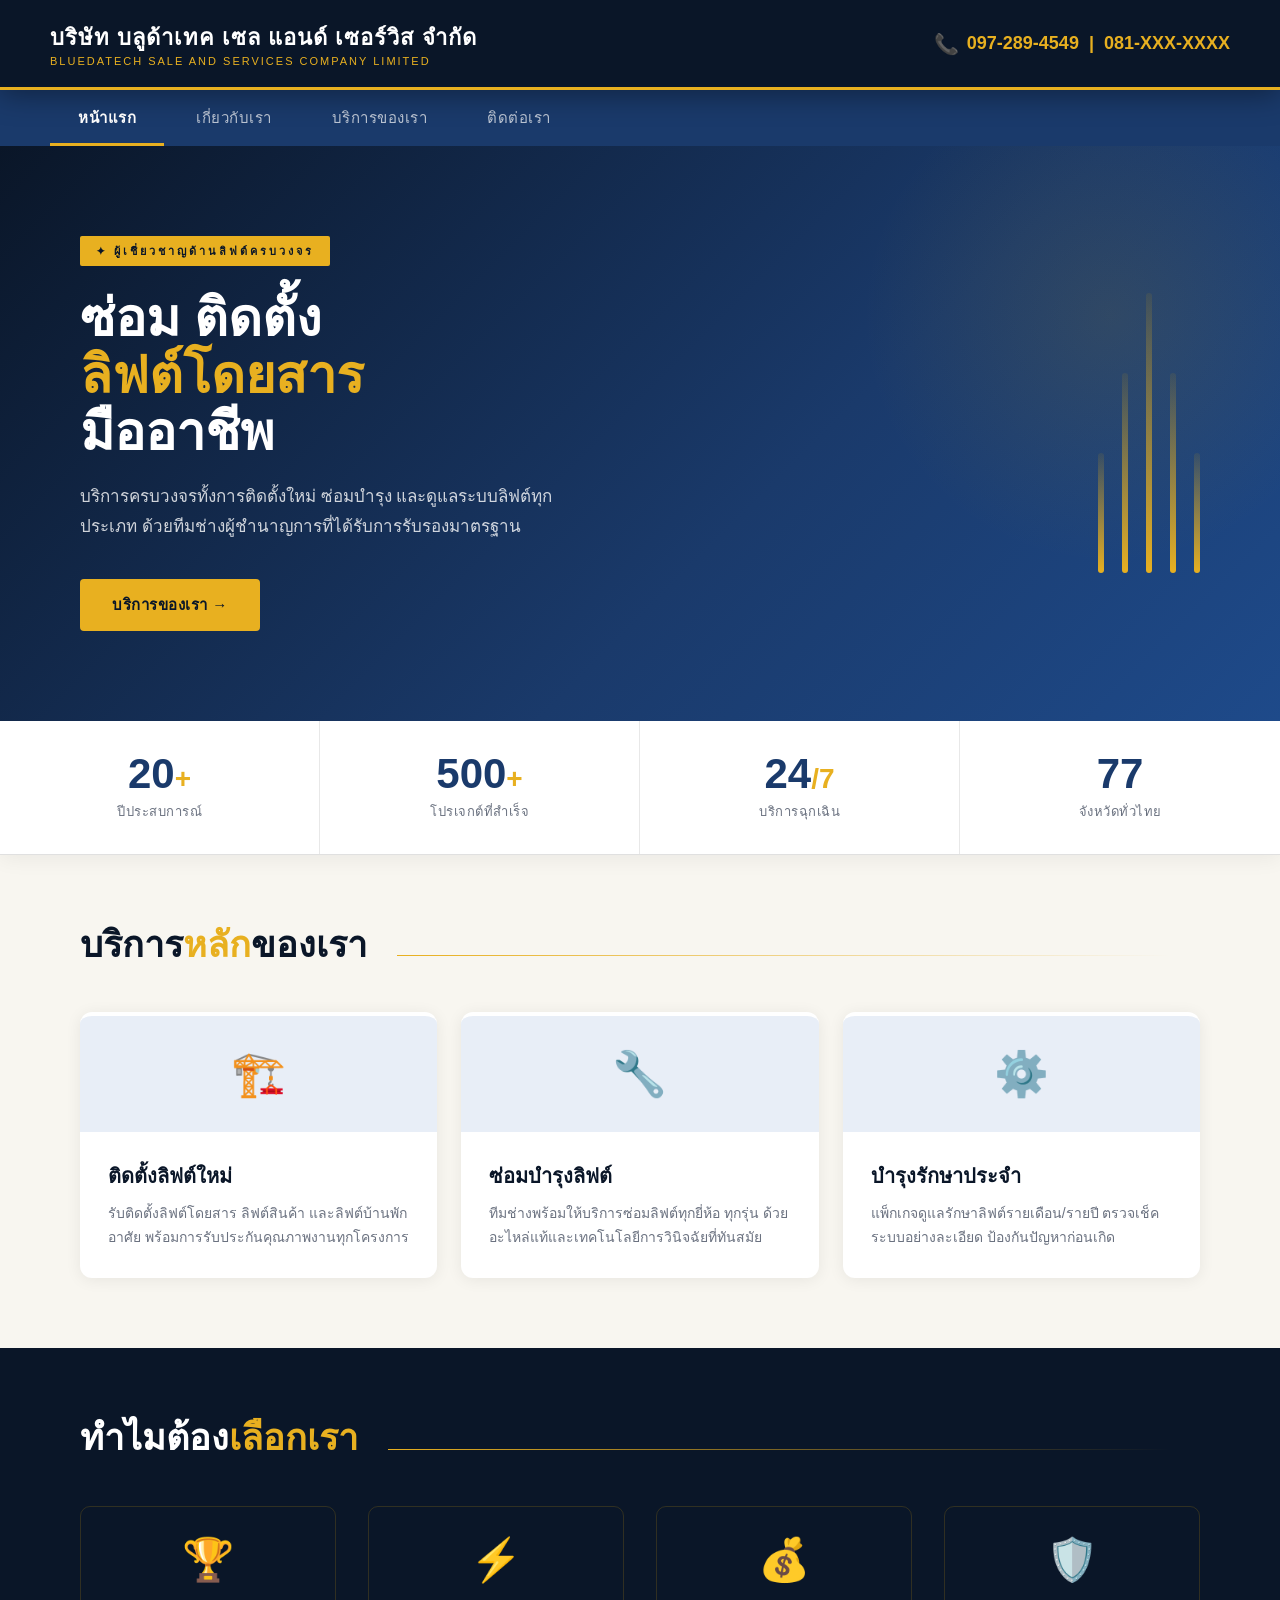
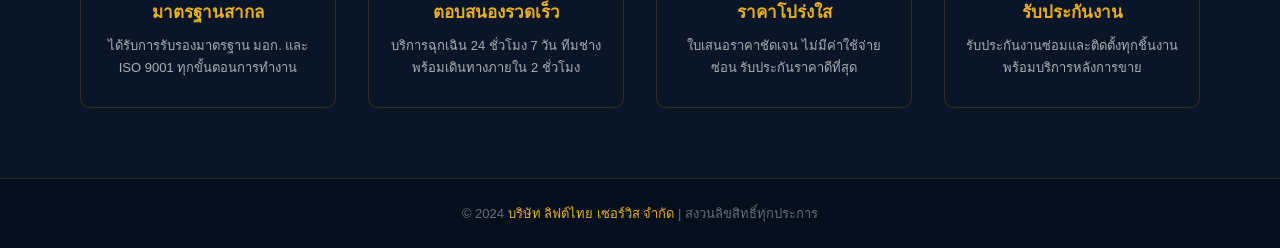
==== index.html @ 202a7eb4 "init" ====
<!DOCTYPE html>
<html>
<head>
    <title>BLUEDATECH</title>
    <meta charset="UTF-8">
    <link rel="preconnect" href="https://fonts.googleapis.com">
    <link rel="preconnect" href="https://fonts.gstatic.com" crossorigin>
    <link rel="icon" href="assets/logo.png">
    <link rel="stylesheet" href="style.css">
</head>

<body>
<!-- HEADER -->
<div class="header">
    <div class="logo-area">
        <div class="logo-text">
            <h1>บริษัท บลูด้าเทค เซล แอนด์ เซอร์วิส จำกัด</h1>
            <p>BLUEDATECH SALE AND SERVICES COMPANY LIMITED</p>
        </div>
    </div>
    <div class="header-contact">
        <span>📞</span> 097-289-4549 &nbsp;|&nbsp; 081-XXX-XXXX
    </div>
</div>
 
<!-- TABS -->
<div class="tabs">
    <button class="tabButton active" onclick="openTab('home', event)">หน้าแรก</button>
    <button class="tabButton" onclick="openTab('about', event)">เกี่ยวกับเรา</button>
    <button class="tabButton" onclick="openTab('services', event)">บริการของเรา</button>
    <button class="tabButton" onclick="openTab('contact', event)">ติดต่อเรา</button>
</div>
 
<!-- ═══════════════ HOME ═══════════════ -->
<div id="home" class="tabContent active">
 
    <div class="hero">
        <div class="hero-content">
            <div class="hero-badge">✦ ผู้เชี่ยวชาญด้านลิฟต์ครบวงจร</div>
            <h2>ซ่อม ติดตั้ง<br><span>ลิฟต์โดยสาร</span><br>มืออาชีพ</h2>
            <p>บริการครบวงจรทั้งการติดตั้งใหม่ ซ่อมบำรุง และดูแลระบบลิฟต์ทุกประเภท ด้วยทีมช่างผู้ชำนาญการที่ได้รับการรับรองมาตรฐาน</p>
            <button class="hero-cta" onclick="openTab('services', {currentTarget: document.querySelectorAll('.tabButton')[3]})">บริการของเรา →</button>
        </div>
        <div class="hero-lines">
            <div class="hero-line"></div>
            <div class="hero-line"></div>
            <div class="hero-line"></div>
            <div class="hero-line"></div>
            <div class="hero-line"></div>
        </div>
    </div>
 
    <div class="stats-bar">
        <div class="stat-item">
            <div class="stat-number">20<span>+</span></div>
            <div class="stat-label">ปีประสบการณ์</div>
        </div>
        <div class="stat-item">
            <div class="stat-number">500<span>+</span></div>
            <div class="stat-label">โปรเจกต์ที่สำเร็จ</div>
        </div>
        <div class="stat-item">
            <div class="stat-number">24<span>/7</span></div>
            <div class="stat-label">บริการฉุกเฉิน</div>
        </div>
        <div class="stat-item">
            <div class="stat-number">77</div>
            <div class="stat-label">จังหวัดทั่วไทย</div>
        </div>
    </div>
 
    <div class="section">
        <div class="section-header">
            <div class="section-title">บริการ<span>หลัก</span>ของเรา</div>
            <div class="section-line"></div>
        </div>
        <div class="cards-grid">
            <div class="card">
                <div class="card-icon">🏗️</div>
                <div class="card-body">
                    <h3>ติดตั้งลิฟต์ใหม่</h3>
                    <p>รับติดตั้งลิฟต์โดยสาร ลิฟต์สินค้า และลิฟต์บ้านพักอาศัย พร้อมการรับประกันคุณภาพงานทุกโครงการ</p>
                </div>
            </div>
            <div class="card">
                <div class="card-icon">🔧</div>
                <div class="card-body">
                    <h3>ซ่อมบำรุงลิฟต์</h3>
                    <p>ทีมช่างพร้อมให้บริการซ่อมลิฟต์ทุกยี่ห้อ ทุกรุ่น ด้วยอะไหล่แท้และเทคโนโลยีการวินิจฉัยที่ทันสมัย</p>
                </div>
            </div>
            <div class="card">
                <div class="card-icon">⚙️</div>
                <div class="card-body">
                    <h3>บำรุงรักษาประจำ</h3>
                    <p>แพ็กเกจดูแลรักษาลิฟต์รายเดือน/รายปี ตรวจเช็คระบบอย่างละเอียด ป้องกันปัญหาก่อนเกิด</p>
                </div>
            </div>
        </div>
    </div>
 
    <div class="why-section">
        <div class="section-header">
            <div class="section-title" style="color:white;">ทำไมต้อง<span style="color:var(--gold);">เลือกเรา</span></div>
            <div class="section-line" style="background: linear-gradient(to right, var(--gold), transparent);"></div>
        </div>
        <div class="why-grid">
            <div class="why-item">
                <div class="why-icon">🏆</div>
                <h3>มาตรฐานสากล</h3>
                <p>ได้รับการรับรองมาตรฐาน มอก. และ ISO 9001 ทุกขั้นตอนการทำงาน</p>
            </div>
            <div class="why-item">
                <div class="why-icon">⚡</div>
                <h3>ตอบสนองรวดเร็ว</h3>
                <p>บริการฉุกเฉิน 24 ชั่วโมง 7 วัน ทีมช่างพร้อมเดินทางภายใน 2 ชั่วโมง</p>
            </div>
            <div class="why-item">
                <div class="why-icon">💰</div>
                <h3>ราคาโปร่งใส</h3>
                <p>ใบเสนอราคาชัดเจน ไม่มีค่าใช้จ่ายซ่อน รับประกันราคาดีที่สุด</p>
            </div>
            <div class="why-item">
                <div class="why-icon">🛡️</div>
                <h3>รับประกันงาน</h3>
                <p>รับประกันงานซ่อมและติดตั้งทุกชิ้นงาน พร้อมบริการหลังการขาย</p>
            </div>
        </div>
    </div>
 
</div>
 
<!-- ═══════════════ ABOUT ═══════════════ -->
<div id="about" class="tabContent">
 
    <div class="about-hero">
        <div class="about-hero-text">
            <h2>ประสบการณ์กว่า<br><span>20 ปี</span><br>ในวงการลิฟต์ไทย</h2>
            <p>บริษัท ลิฟต์ไทย เซอร์วิส จำกัด ก่อตั้งขึ้นด้วยความมุ่งมั่นในการให้บริการด้านลิฟต์ที่ได้มาตรฐานสากลแก่ลูกค้าชาวไทย เราเชื่อมั่นในคุณภาพ ความปลอดภัย และความซื่อสัตย์ต่อลูกค้าทุกราย</p>
        </div>
        <div class="about-visual">
            <div class="big-num">20</div>
            <div class="big-label">ปีแห่งความไว้วางใจ</div>
        </div>
    </div>
 
    <div class="about-section">
        <div class="section-title">วิสัยทัศน์ & <span>พันธกิจ</span></div>
        <div class="about-cols">
            <div class="about-block">
                <h3>🎯 วิสัยทัศน์</h3>
                <p>เป็นผู้นำด้านบริการลิฟต์ที่ได้รับความเชื่อถือสูงสุดในประเทศไทย ด้วยการนำเทคโนโลยีที่ทันสมัยมาผสมผสานกับความเชี่ยวชาญของบุคลากร เพื่อให้ลูกค้าได้รับความปลอดภัยและความสะดวกสบายสูงสุด</p>
            </div>
            <div class="about-block">
                <h3>💡 พันธกิจ</h3>
                <p>มุ่งมั่นให้บริการด้านลิฟต์ครบวงจรด้วยทีมช่างผู้เชี่ยวชาญที่ได้รับการฝึกอบรมตามมาตรฐานสากล ใช้อุปกรณ์และวัสดุคุณภาพสูง พร้อมให้บริการตรงเวลาและโปร่งใสในเรื่องราคา</p>
            </div>
            <div class="about-block">
                <h3>👥 ทีมงานของเรา</h3>
                <p>ทีมวิศวกรและช่างผู้ชำนาญการกว่า 50 คน ทุกคนได้รับการรับรองจากกรมสวัสดิการและคุ้มครองแรงงาน และผ่านการฝึกอบรมจากผู้ผลิตลิฟต์ชั้นนำของโลก อาทิ OTIS, Schindler, KONE และ Mitsubishi</p>
            </div>
            <div class="about-block">
                <h3>📜 การรับรอง</h3>
                <p>ได้รับใบอนุญาตประกอบกิจการโรงงาน ใบรับรอง ISO 9001:2015 มาตรฐาน มอก. 370 และเป็นสมาชิกสมาคมผู้ประกอบการลิฟต์และบันไดเลื่อนไทย (TELA)</p>
            </div>
        </div>
    </div>
 
    <div class="timeline">
        <div class="section-title">ประวัติ<span>บริษัท</span></div>
        <div class="timeline-items">
            <div class="tl-item">
                <div class="tl-year">2004</div>
                <div class="tl-dot"></div>
                <div class="tl-content">
                    <h4>ก่อตั้งบริษัท</h4>
                    <p>เริ่มกิจการด้วยทีมช่าง 5 คน รับงานซ่อมบำรุงลิฟต์ในกรุงเทพฯ</p>
                </div>
            </div>
            <div class="tl-item">
                <div class="tl-year">2008</div>
                <div class="tl-dot"></div>
                <div class="tl-content">
                    <h4>ขยายธุรกิจ</h4>
                    <p>เปิดตัวบริการติดตั้งลิฟต์ใหม่ และขยายทีมงานเป็น 20 คน</p>
                </div>
            </div>
            <div class="tl-item">
                <div class="tl-year">2013</div>
                <div class="tl-dot"></div>
                <div class="tl-content">
                    <h4>รับรอง ISO 9001</h4>
                    <p>ได้รับการรับรองมาตรฐานสากล ISO 9001:2008 เป็นครั้งแรก</p>
                </div>
            </div>
            <div class="tl-item">
                <div class="tl-year">2018</div>
                <div class="tl-dot"></div>
                <div class="tl-content">
                    <h4>ขยายทั่วประเทศ</h4>
                    <p>เปิดสำนักงานสาขาในจังหวัดเชียงใหม่ ชลบุรี และนครราชสีมา</p>
                </div>
            </div>
            <div class="tl-item">
                <div class="tl-year">2024</div>
                <div class="tl-dot"></div>
                <div class="tl-content">
                    <h4>ก้าวสู่ปีที่ 20</h4>
                    <p>ให้บริการแล้วกว่า 500 โครงการ ด้วยทีมงานกว่า 50 คนทั่วประเทศ</p>
                </div>
            </div>
        </div>
    </div>
 
</div>
 
<!-- ═══════════════ SERVICES ═══════════════ -->
<div id="services" class="tabContent">
 
    <div class="services-hero">
        <h2>บริการของเรา</h2>
        <p>ให้บริการด้านลิฟต์ครบวงจร ตั้งแต่การออกแบบ ติดตั้ง ซ่อมบำรุง จนถึงการดูแลระยะยาว</p>
    </div>
 
    <div class="services-section">
 
        <div class="service-row">
            <div class="service-icon-box">🏗️</div>
            <div class="service-info">
                <h3>จำหน่ายเเละติดตั้งลิฟต์โดยสาร</h3>
                <p>รับติดตั้งลิฟต์โดยสารสำหรับอาคารสำนักงาน คอนโดมิเนียม โรงแรม และห้างสรรพสินค้า ทุกขนาดและทุกรุ่น ตั้งแต่ 2 ชั้นขึ้นไป จำหน่ายลิฟต์โดยสาร ระบบราง เลื่อน ทุกชนิด
พร้อมติดตั้งครบวงจร พร้อมบำรุงรักษาระบบและความปลอดภัยฟรี 3 ปี</p>
                <div class="feature-tags">
                    <span class="tag">ลิฟต์ OTIS</span>
                    <span class="tag">ลิฟต์ Schindler</span>
                    <span class="tag">ลิฟต์ KONE</span>
                    <span class="tag">ลิฟต์ Mitsubishi</span>
                    <span class="tag">ออกแบบพิเศษ</span>
                </div>
            </div>
        </div>
 
        <div class="service-row reverse">
            <div class="service-icon-box">🔧</div>
            <div class="service-info">
                <h3>ซ่อมบำรุงลิฟต์ทุกยี่ห้อ</h3>
                <p>บริการซ่อมลิฟต์ที่ขัดข้องทุกประเภทโดยทีมช่างผู้เชี่ยวชาญที่มีประสบการณ์พร้อมจัดหา - เปลี่ยนอะไหล่ของอุปกรณ์</p>
                <div class="feature-tags">
                    <span class="tag">ฉุกเฉิน 24 ชม.</span>
                    <span class="tag">อะไหล่แท้</span>
                    <span class="tag">รับประกันงาน</span>
                    <span class="tag">ทุกยี่ห้อ</span>
                </div>
            </div>
        </div>
 
        <div class="service-row">
            <div class="service-icon-box">⚙️</div>
            <div class="service-info">
                <h3>บำรุงรักษาประจำ (Maintenance Service)</h3>
                <p>แพ็กเกจดูแลรักษาลิฟต์รายปี ครอบคลุมการตรวจสอบระบบไฟฟ้า เครื่องกล ความปลอดภัย และทำความสะอาดห้องโดยสาร พร้อมรายงานผลการตรวจสอบทุกครั้ง</p>
                <div class="feature-tags">
                    <span class="tag">ตรวจเดือนละครั้ง</span>
                    <span class="tag">รายงานผล</span>
                    <span class="tag">ป้องกันปัญหา</span>
                    <span class="tag">ราคาพิเศษ</span>
                </div>
            </div>
        </div>
 
        <div class="service-row reverse">
            <div class="service-icon-box">🛗</div>
            <div class="service-info">
                <h3>บันไดเลื่อนและรางเลื่อน</h3>
                <p>รับติดตั้งและซ่อมบำรุงบันไดเลื่อน (Escalator) และทางเดินเลื่อน (Moving Walkway) สำหรับห้างสรรพสินค้า สนามบิน และอาคารสาธารณะ ทุกประเภทและทุกขนาด</p>
                <div class="feature-tags">
                    <span class="tag">Escalator</span>
                    <span class="tag">Moving Walk</span>
                    <span class="tag">ห้างสรรพสินค้า</span>
                    <span class="tag">สนามบิน</span>
                </div>
            </div>
        </div>
 
    </div>
 
    <div class="price-section">
        <div class="section-title">แพ็กเกจ<span>ดูแลรักษา</span></div>
        <div class="price-cards">
            <div class="price-card">
                <h3>แพ็กเกจ Basic</h3>
                <div class="price"><sup>฿</sup>2,900</div>
                <p style="font-size:12px;color:#999;">ต่อเดือน / ต่อลิฟต์</p>
                <ul>
                    <li>ตรวจสอบระบบเดือนละ 1 ครั้ง</li>
                    <li>ทำความสะอาดห้องโดยสาร</li>
                    <li>ตรวจระบบความปลอดภัย</li>
                    <li>รายงานผลการตรวจสอบ</li>
                    <li>บริการโทรปรึกษาฟรี</li>
                </ul>
                <button class="btn-primary" onclick="openTab('contact', {currentTarget: document.querySelectorAll('.tabButton')[3]})">สอบถามเพิ่มเติม</button>
            </div>
            <div class="price-card featured">
                <div class="featured-badge">⭐ แนะนำ</div>
                <h3>แพ็กเกจ Pro</h3>
                <div class="price"><sup>฿</sup>4,900</div>
                <p style="font-size:12px;color:#999;">ต่อเดือน / ต่อลิฟต์</p>
                <ul>
                    <li>ตรวจสอบระบบเดือนละ 2 ครั้ง</li>
                    <li>ทำความสะอาดทุกส่วน</li>
                    <li>ตรวจระบบไฟฟ้าและเครื่องกล</li>
                    <li>เปลี่ยนน้ำมันหล่อลื่น</li>
                    <li>บริการฉุกเฉินภายใน 4 ชม.</li>
                    <li>รายงานผลละเอียด</li>
                </ul>
                <button class="btn-primary" onclick="openTab('contact', {currentTarget: document.querySelectorAll('.tabButton')[3]})">สอบถามเพิ่มเติม</button>
            </div>
            <div class="price-card">
                <h3>แพ็กเกจ Premium</h3>
                <div class="price"><sup>฿</sup>7,900</div>
                <p style="font-size:12px;color:#999;">ต่อเดือน / ต่อลิฟต์</p>
                <ul>
                    <li>ตรวจสอบระบบทุกสัปดาห์</li>
                    <li>ดูแลครบทุกระบบ</li>
                    <li>ค่าแรงซ่อมฟรีตลอดสัญญา</li>
                    <li>บริการฉุกเฉินภายใน 2 ชม.</li>
                    <li>ผู้จัดการงานบัญชีเฉพาะ</li>
                    <li>ประกันอุบัติเหตุ</li>
                </ul>
                <button class="btn-primary" onclick="openTab('contact', {currentTarget: document.querySelectorAll('.tabButton')[3]})">สอบถามเพิ่มเติม</button>
            </div>
        </div>
    </div>
 
</div>
 
<!-- ═══════════════ CONTACT ═══════════════ -->
<div id="contact" class="tabContent">
 
    <div class="contact-layout">
        <div class="contact-info">
            <h2>ติดต่อ<span>เรา</span></h2>
            <p>พร้อมให้บริการและตอบคำถามทุกข้อสงสัยเกี่ยวกับลิฟต์ของท่าน</p>
 
            <div class="contact-item">
                <div class="contact-icon">📍</div>
                <div>
                    <h4>ที่อยู่</h4>
                    <p>123/45 ถนนสุขุมวิท แขวงคลองเตย<br>เขตคลองเตย กรุงเทพฯ 10110</p>
                </div>
            </div>
 
            <div class="contact-item">
                <div class="contact-icon">📞</div>
                <div>
                    <h4>โทรศัพท์</h4>
                    <p>02-XXX-XXXX (สำนักงาน)<br>091-289-4549 (ฉุกเฉิน 24 ชม.)</p>
                </div>
            </div>
 
            <div class="contact-item">
                <div class="contact-icon">✉️</div>
                <div>
                    <h4>อีเมล</h4>
                    <p>info@liftthai.co.th<br>service@liftthai.co.th</p>
                </div>
            </div>
 
            <div class="contact-item">
                <div class="contact-icon">💬</div>
                <div>
                    <h4>LINE Official</h4>
                    <p>@liftthai_service</p>
                </div>
            </div>
 
            <div class="hours-grid">
                <div class="hour-item">
                    <strong>จันทร์ – ศุกร์</strong>
                    08:00 – 18:00 น.
                </div>
                <div class="hour-item">
                    <strong>เสาร์</strong>
                    08:00 – 16:00 น.
                </div>
                <div class="hour-item">
                    <strong>อาทิตย์</strong>
                    ปิดทำการ
                </div>
                <div class="hour-item">
                    <strong>ฉุกเฉิน</strong>
                    24 ชม. ทุกวัน
                </div>
            </div>
        </div>

    </div>
 
</div>
 
<!-- FOOTER -->
<div class="footer">
    © 2024 <span>บริษัท ลิฟต์ไทย เซอร์วิส จำกัด</span> | สงวนลิขสิทธิ์ทุกประการ
</div>
<script src="script.js"></script>
</body>
</html>
---- style.css ----
:root {
    --navy: #0a1628;
    --blue: #1a3a6b;
    --accent: #c8960a;
    --gold: #e8b020;
    --light: #f8f6f0;
    --white: #ffffff;
    --gray: #6b7280;
    --light-blue: #e8eef7;
}

* { margin: 0; padding: 0; box-sizing: border-box; }

body {
    font-family: 'Sarabun', sans-serif;
    background: var(--light);
    color: var(--navy);
    overflow-x: hidden;
}

/* ─── HEADER ─── */
.header {
    background: var(--navy);
    display: flex;
    align-items: center;
    justify-content: space-between;
    padding: 0 50px;
    height: 90px;
    position: sticky;
    top: 0;
    z-index: 100;
    border-bottom: 3px solid var(--gold);
    box-shadow: 0 4px 30px rgba(0,0,0,0.4);
}

.logo-area {
    display: flex;
    align-items: center;
    gap: 16px;
}


.logo-text h1 {
    font-family: 'Kanit', sans-serif;
    font-size: 22px;
    font-weight: 600;
    color: var(--white);
    letter-spacing: 1px;
}

.logo-text p {
    font-size: 11px;
    color: var(--gold);
    font-weight: 300;
    letter-spacing: 2px;
    text-transform: uppercase;
}

.header-contact {
    display: flex;
    align-items: center;
    gap: 8px;
    color: var(--gold);
    font-family: 'Kanit', sans-serif;
    font-size: 18px;
    font-weight: 600;
}

.header-contact span { font-size: 20px; }

/* ─── TABS ─── */
.tabs {
    background: var(--blue);
    display: flex;
    padding: 0 50px;
    gap: 4px;
}

.tabButton {
    padding: 16px 28px;
    border: none;
    background: transparent;
    color: rgba(255,255,255,0.7);
    cursor: pointer;
    font-size: 15px;
    font-family: 'Kanit', sans-serif;
    font-weight: 300;
    letter-spacing: 0.5px;
    position: relative;
    transition: color 0.3s;
}

.tabButton::after {
    content: '';
    position: absolute;
    bottom: 0; left: 50%; right: 50%;
    height: 3px;
    background: var(--gold);
    transition: left 0.3s, right 0.3s;
}

.tabButton:hover { color: var(--white); }

.tabButton.active {
    color: var(--white);
    font-weight: 600;
}

.tabButton.active::after { left: 0; right: 0; }

/* ─── CONTENT AREA ─── */
.tabContent { display: none; }
.tabContent.active { display: block; animation: fadeIn 0.4s ease; }

@keyframes fadeIn {
    from { opacity: 0; transform: translateY(12px); }
    to { opacity: 1; transform: translateY(0); }
}

/* ─── HOME ─── */
.hero {
    background: linear-gradient(135deg, var(--navy) 0%, var(--blue) 60%, #1e4a8a 100%);
    color: white;
    padding: 90px 80px;
    position: relative;
    overflow: hidden;
    min-height: 480px;
    display: flex;
    align-items: center;
}

.hero::before {
    content: '';
    position: absolute;
    top: -80px; right: -80px;
    width: 500px; height: 500px;
    border-radius: 50%;
    background: radial-gradient(circle, rgba(200,150,10,0.12), transparent 70%);
}

.hero-lines {
    position: absolute;
    right: 80px; top: 50%;
    transform: translateY(-50%);
    display: flex;
    gap: 18px;
    align-items: flex-end;
}

.hero-line {
    width: 6px;
    border-radius: 3px;
    background: linear-gradient(to top, var(--gold), rgba(200,150,10,0.1));
    animation: elevate 2.5s ease-in-out infinite alternate;
}

.hero-line:nth-child(1) { height: 120px; animation-delay: 0s; }
.hero-line:nth-child(2) { height: 200px; animation-delay: 0.3s; }
.hero-line:nth-child(3) { height: 280px; animation-delay: 0.6s; }
.hero-line:nth-child(4) { height: 200px; animation-delay: 0.9s; }
.hero-line:nth-child(5) { height: 120px; animation-delay: 1.2s; }

@keyframes elevate {
    from { transform: scaleY(0.6); transform-origin: bottom; }
    to   { transform: scaleY(1);   transform-origin: bottom; }
}

.hero-content { max-width: 600px; }

.hero-badge {
    display: inline-block;
    background: var(--gold);
    color: var(--navy);
    font-family: 'Kanit', sans-serif;
    font-size: 11px;
    font-weight: 700;
    letter-spacing: 3px;
    padding: 6px 16px;
    border-radius: 2px;
    margin-bottom: 24px;
    text-transform: uppercase;
}

.hero h2 {
    font-family: 'Kanit', sans-serif;
    font-size: 52px;
    font-weight: 700;
    line-height: 1.1;
    margin-bottom: 20px;
}

.hero h2 span { color: var(--gold); }

.hero p {
    font-size: 17px;
    line-height: 1.8;
    color: rgba(255,255,255,0.8);
    margin-bottom: 36px;
    max-width: 480px;
}

.hero-cta {
    display: inline-flex;
    align-items: center;
    gap: 10px;
    background: var(--gold);
    color: var(--navy);
    padding: 14px 32px;
    font-family: 'Kanit', sans-serif;
    font-weight: 700;
    font-size: 15px;
    border-radius: 4px;
    cursor: pointer;
    border: none;
    transition: background 0.2s, transform 0.2s;
    letter-spacing: 0.5px;
}

.hero-cta:hover { background: #f0c030; transform: translateY(-2px); }

/* Stats bar */
.stats-bar {
    background: var(--white);
    display: grid;
    grid-template-columns: repeat(4, 1fr);
    border-bottom: 1px solid #e0e0e0;
    box-shadow: 0 4px 20px rgba(0,0,0,0.06);
}

.stat-item {
    padding: 32px;
    text-align: center;
    border-right: 1px solid #e8e8e8;
}

.stat-item:last-child { border-right: none; }

.stat-number {
    font-family: 'Kanit', sans-serif;
    font-size: 42px;
    font-weight: 700;
    color: var(--blue);
    line-height: 1;
}

.stat-number span { color: var(--gold); font-size: 28px; }

.stat-label {
    font-size: 13px;
    color: var(--gray);
    margin-top: 6px;
    letter-spacing: 0.5px;
}

/* Services preview */
.section {
    padding: 70px 80px;
}

.section-header {
    display: flex;
    align-items: flex-end;
    justify-content: space-between;
    margin-bottom: 48px;
}

.section-title {
    font-family: 'Kanit', sans-serif;
    font-size: 36px;
    font-weight: 700;
    color: var(--navy);
    line-height: 1.1;
}

.section-title span { color: var(--gold); }

.section-line {
    flex: 1;
    height: 1px;
    background: linear-gradient(to right, var(--gold), transparent);
    margin: 0 30px 8px;
}

.cards-grid {
    display: grid;
    grid-template-columns: repeat(3, 1fr);
    gap: 24px;
}

.card {
    background: white;
    border-radius: 12px;
    overflow: hidden;
    box-shadow: 0 2px 16px rgba(0,0,0,0.07);
    transition: transform 0.3s, box-shadow 0.3s;
    border-top: 4px solid transparent;
}

.card:hover {
    transform: translateY(-6px);
    box-shadow: 0 12px 40px rgba(0,0,0,0.12);
    border-top-color: var(--gold);
}

.card-icon {
    background: var(--light-blue);
    padding: 32px;
    font-size: 44px;
    text-align: center;
}

.card-body { padding: 28px; }

.card-body h3 {
    font-family: 'Kanit', sans-serif;
    font-size: 20px;
    font-weight: 600;
    margin-bottom: 10px;
    color: var(--navy);
}

.card-body p {
    font-size: 14px;
    line-height: 1.7;
    color: var(--gray);
}

/* Why us */
.why-section {
    background: var(--navy);
    padding: 70px 80px;
    color: white;
}

.why-grid {
    display: grid;
    grid-template-columns: repeat(4, 1fr);
    gap: 32px;
    margin-top: 48px;
}

.why-item {
    text-align: center;
    padding: 28px 20px;
    border: 1px solid rgba(200,150,10,0.2);
    border-radius: 10px;
    transition: border-color 0.3s, background 0.3s;
}

.why-item:hover {
    border-color: var(--gold);
    background: rgba(200,150,10,0.05);
}

.why-icon { font-size: 42px; margin-bottom: 14px; }

.why-item h3 {
    font-family: 'Kanit', sans-serif;
    font-size: 17px;
    margin-bottom: 10px;
    color: var(--gold);
}

.why-item p { font-size: 13px; color: rgba(255,255,255,0.65); line-height: 1.7; }

/* ─── ABOUT ─── */
.about-hero {
    background: linear-gradient(to right, var(--navy), var(--blue));
    color: white;
    padding: 60px 80px;
    display: flex;
    gap: 60px;
    align-items: center;
}

.about-hero-text { flex: 1; }

.about-hero-text h2 {
    font-family: 'Kanit', sans-serif;
    font-size: 42px;
    font-weight: 700;
    line-height: 1.2;
    margin-bottom: 20px;
}

.about-hero-text h2 span { color: var(--gold); }

.about-hero-text p {
    font-size: 16px;
    line-height: 1.9;
    color: rgba(255,255,255,0.8);
}

.about-visual {
    width: 280px;
    height: 280px;
    flex-shrink: 0;
    background: rgba(255,255,255,0.05);
    border: 2px solid rgba(200,150,10,0.4);
    border-radius: 16px;
    display: flex;
    flex-direction: column;
    align-items: center;
    justify-content: center;
    gap: 8px;
}

.about-visual .big-num {
    font-family: 'Kanit', sans-serif;
    font-size: 80px;
    font-weight: 700;
    color: var(--gold);
    line-height: 1;
}

.about-visual .big-label {
    font-size: 14px;
    color: rgba(255,255,255,0.7);
    letter-spacing: 2px;
    text-transform: uppercase;
}

.about-section { padding: 60px 80px; background: white; }

.about-cols {
    display: grid;
    grid-template-columns: 1fr 1fr;
    gap: 60px;
    margin-top: 40px;
}

.about-block h3 {
    font-family: 'Kanit', sans-serif;
    font-size: 22px;
    font-weight: 600;
    color: var(--blue);
    margin-bottom: 16px;
    padding-bottom: 12px;
    border-bottom: 2px solid var(--gold);
}

.about-block p {
    font-size: 15px;
    line-height: 1.9;
    color: #444;
}

.timeline {
    padding: 60px 80px;
    background: var(--light);
}

.timeline-items {
    display: flex;
    flex-direction: column;
    gap: 0;
    margin-top: 40px;
    position: relative;
}

.timeline-items::before {
    content: '';
    position: absolute;
    left: 80px; top: 0; bottom: 0;
    width: 2px;
    background: linear-gradient(to bottom, var(--gold), transparent);
}

.tl-item {
    display: flex;
    gap: 40px;
    align-items: flex-start;
    padding: 20px 0;
}

.tl-year {
    width: 100px;
    text-align: right;
    font-family: 'Kanit', sans-serif;
    font-size: 20px;
    font-weight: 700;
    color: var(--gold);
    flex-shrink: 0;
    padding-top: 4px;
}

.tl-dot {
    width: 14px; height: 14px;
    border-radius: 50%;
    background: var(--gold);
    border: 3px solid white;
    box-shadow: 0 0 0 2px var(--gold);
    flex-shrink: 0;
    margin-top: 5px;
}

.tl-content h4 {
    font-family: 'Kanit', sans-serif;
    font-size: 17px;
    font-weight: 600;
    margin-bottom: 6px;
    color: var(--navy);
}

.tl-content p { font-size: 14px; color: var(--gray); line-height: 1.6; }

/* ─── SERVICES ─── */
.services-hero {
    background: linear-gradient(135deg, var(--navy), var(--blue));
    padding: 60px 80px;
    color: white;
    text-align: center;
}

.services-hero h2 {
    font-family: 'Kanit', sans-serif;
    font-size: 44px;
    font-weight: 700;
    color: var(--gold);
}

.services-hero p {
    font-size: 16px;
    color: rgba(255,255,255,0.75);
    max-width: 600px;
    margin: 16px auto 0;
    line-height: 1.8;
}

.services-section { padding: 60px 80px; background: white; }

.service-row {
    display: flex;
    gap: 50px;
    align-items: center;
    padding: 50px 0;
    border-bottom: 1px solid #eee;
}

.service-row:last-child { border-bottom: none; }
.service-row.reverse { flex-direction: row-reverse; }

.service-icon-box {
    width: 180px;
    height: 180px;
    flex-shrink: 0;
    background: var(--light-blue);
    border-radius: 16px;
    display: flex;
    align-items: center;
    justify-content: center;
    font-size: 72px;
    border: 2px solid rgba(26,58,107,0.1);
}

.service-info h3 {
    font-family: 'Kanit', sans-serif;
    font-size: 26px;
    font-weight: 700;
    color: var(--navy);
    margin-bottom: 14px;
}

.service-info p {
    font-size: 15px;
    line-height: 1.9;
    color: #555;
    margin-bottom: 20px;
}

.feature-tags {
    display: flex;
    flex-wrap: wrap;
    gap: 8px;
}

.tag {
    background: var(--light-blue);
    color: var(--blue);
    padding: 5px 14px;
    border-radius: 20px;
    font-size: 12px;
    font-weight: 600;
    font-family: 'Kanit', sans-serif;
}

.price-section {
    background: var(--light);
    padding: 60px 80px;
}

.price-cards {
    display: grid;
    grid-template-columns: repeat(3, 1fr);
    gap: 24px;
    margin-top: 40px;
}

.price-card {
    background: white;
    border-radius: 14px;
    padding: 36px 28px;
    text-align: center;
    border: 2px solid transparent;
    transition: border-color 0.3s, transform 0.3s;
    box-shadow: 0 2px 12px rgba(0,0,0,0.06);
}

.price-card:hover { border-color: var(--gold); transform: translateY(-4px); }
.price-card.featured { border-color: var(--gold); position: relative; }

.featured-badge {
    position: absolute;
    top: -12px; left: 50%;
    transform: translateX(-50%);
    background: var(--gold);
    color: var(--navy);
    font-family: 'Kanit', sans-serif;
    font-size: 11px;
    font-weight: 700;
    padding: 4px 16px;
    border-radius: 20px;
    letter-spacing: 1px;
}

.price-card h3 {
    font-family: 'Kanit', sans-serif;
    font-size: 20px;
    font-weight: 600;
    color: var(--navy);
    margin-bottom: 8px;
}

.price-card .price {
    font-family: 'Kanit', sans-serif;
    font-size: 40px;
    font-weight: 700;
    color: var(--gold);
    margin: 16px 0;
}

.price-card .price sup { font-size: 20px; }

.price-card ul {
    list-style: none;
    text-align: left;
    margin: 20px 0;
}

.price-card ul li {
    font-size: 13px;
    padding: 7px 0;
    border-bottom: 1px solid #f0f0f0;
    color: #555;
    display: flex;
    gap: 8px;
    align-items: center;
}

.price-card ul li::before {
    content: '✓';
    color: var(--gold);
    font-weight: 700;
    flex-shrink: 0;
}

.btn-primary {
    display: block;
    width: 100%;
    padding: 12px;
    background: var(--blue);
    color: white;
    border: none;
    border-radius: 6px;
    font-family: 'Kanit', sans-serif;
    font-size: 14px;
    font-weight: 600;
    cursor: pointer;
    transition: background 0.2s;
}

.btn-primary:hover { background: var(--navy); }
.price-card.featured .btn-primary { background: var(--gold); color: var(--navy); }
.price-card.featured .btn-primary:hover { background: #f0c030; }

/* ─── CONTACT ─── */
.contact-layout {
    display: grid;
    grid-template-columns: 1fr 1fr;
    min-height: 500px;
    background: var(--navy);
}

.contact-info {
    padding: 70px 60px;
    color: white;
}

.contact-info h2 {
    font-family: 'Kanit', sans-serif;
    font-size: 36px;
    font-weight: 700;
    margin-bottom: 10px;
}

.contact-info h2 span { color: var(--gold); }

.contact-info > p {
    font-size: 14px;
    color: rgba(255,255,255,0.65);
    margin-bottom: 40px;
    line-height: 1.7;
}

.contact-item {
    display: flex;
    gap: 18px;
    align-items: flex-start;
    margin-bottom: 28px;
}

.contact-icon {
    width: 44px; height: 44px;
    background: rgba(200,150,10,0.15);
    border: 1px solid rgba(200,150,10,0.4);
    border-radius: 8px;
    display: flex;
    align-items: center;
    justify-content: center;
    font-size: 20px;
    flex-shrink: 0;
}

.contact-item h4 {
    font-family: 'Kanit', sans-serif;
    font-size: 12px;
    color: var(--gold);
    letter-spacing: 2px;
    text-transform: uppercase;
    margin-bottom: 4px;
}

.contact-item p { font-size: 15px; color: rgba(255,255,255,0.85); line-height: 1.5; }

.hours-grid {
    display: grid;
    grid-template-columns: 1fr 1fr;
    gap: 8px;
    margin-top: 32px;
    padding-top: 32px;
    border-top: 1px solid rgba(255,255,255,0.1);
}

.hour-item {
    font-size: 13px;
    color: rgba(255,255,255,0.7);
}

.hour-item strong {
    display: block;
    color: var(--gold);
    font-family: 'Kanit', sans-serif;
    font-size: 14px;
    margin-bottom: 2px;
}

.contact-form {
    background: white;
    padding: 70px 60px;
}

.contact-form h2 {
    font-family: 'Kanit', sans-serif;
    font-size: 28px;
    font-weight: 700;
    margin-bottom: 8px;
    color: var(--navy);
}

.contact-form > p {
    font-size: 14px;
    color: var(--gray);
    margin-bottom: 32px;
}

.form-row {
    display: grid;
    grid-template-columns: 1fr 1fr;
    gap: 16px;
}

.form-group {
    display: flex;
    flex-direction: column;
    gap: 6px;
    margin-bottom: 18px;
}

.form-group label {
    font-size: 12px;
    font-weight: 700;
    color: var(--navy);
    letter-spacing: 1px;
    font-family: 'Kanit', sans-serif;
}

.form-group input,
.form-group select,
.form-group textarea {
    padding: 12px 16px;
    border: 1px solid #ddd;
    border-radius: 6px;
    font-family: 'Sarabun', sans-serif;
    font-size: 14px;
    color: var(--navy);
    transition: border-color 0.2s;
    background: #fafafa;
}

.form-group input:focus,
.form-group select:focus,
.form-group textarea:focus {
    outline: none;
    border-color: var(--gold);
    background: white;
}

.form-group textarea { resize: vertical; min-height: 110px; }

.form-submit {
    display: flex;
    align-items: center;
    gap: 12px;
    background: var(--navy);
    color: white;
    border: none;
    padding: 14px 36px;
    border-radius: 6px;
    font-family: 'Kanit', sans-serif;
    font-size: 16px;
    font-weight: 600;
    cursor: pointer;
    transition: background 0.2s, transform 0.2s;
}

.form-submit:hover { background: var(--blue); transform: translateY(-2px); }

.success-msg {
    display: none;
    background: #e8f5e9;
    border: 1px solid #4caf50;
    color: #2e7d32;
    padding: 14px 20px;
    border-radius: 6px;
    font-family: 'Kanit', sans-serif;
    font-size: 15px;
    margin-top: 14px;
}

/* ─── FOOTER ─── */
.footer {
    background: #050e1c;
    color: rgba(255,255,255,0.4);
    text-align: center;
    padding: 24px;
    font-size: 13px;
    border-top: 1px solid rgba(200,150,10,0.2);
}

.footer span { color: var(--gold); }
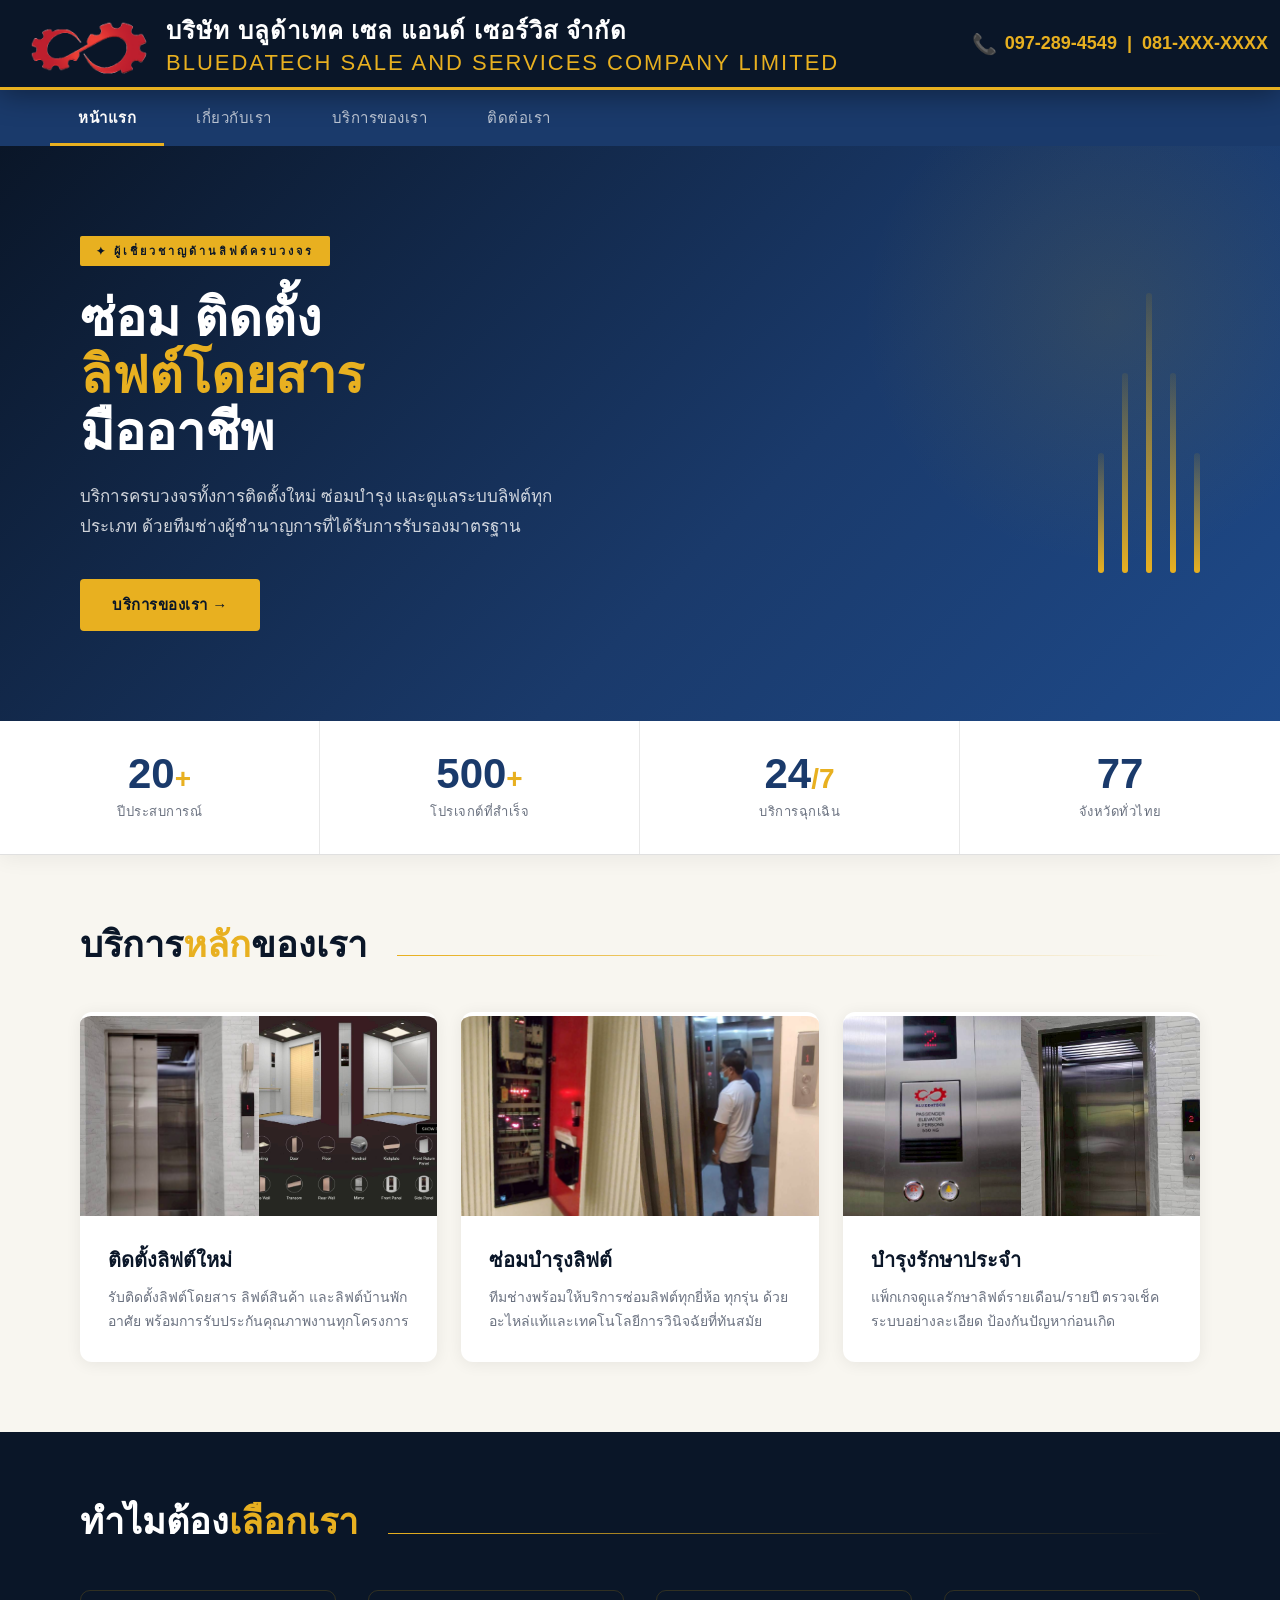
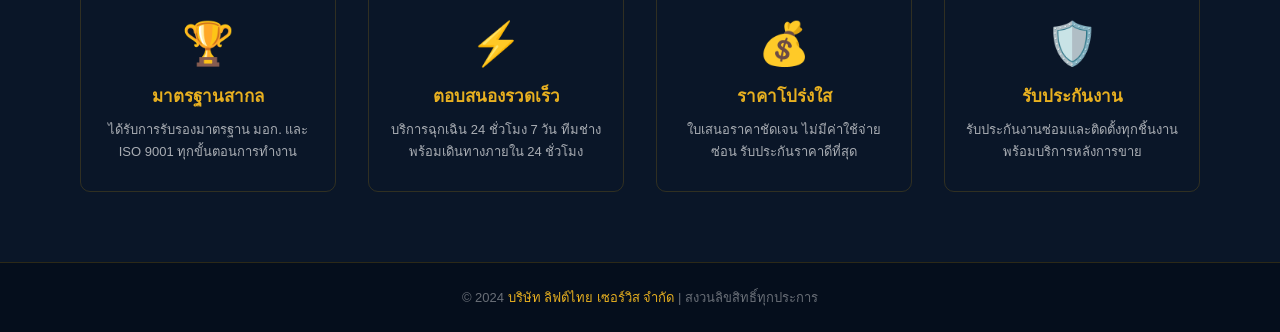
==== commit 603121a0: "update" ====
--- a/index.html
+++ b/index.html
@@ -13,11 +13,13 @@
 <!-- HEADER -->
 <div class="header">
     <div class="logo-area">
+        <img src= "assets/logonobg.png" class= "logo">
         <div class="logo-text">
             <h1>บริษัท บลูด้าเทค เซล แอนด์ เซอร์วิส จำกัด</h1>
             <p>BLUEDATECH SALE AND SERVICES COMPANY LIMITED</p>
         </div>
     </div>
+
     <div class="header-contact">
         <span>📞</span> 097-289-4549 &nbsp;|&nbsp; 081-XXX-XXXX
     </div>
@@ -76,21 +78,21 @@
         </div>
         <div class="cards-grid">
             <div class="card">
-                <div class="card-icon">🏗️</div>
+                <div class="card-picture"><img src="assets/ติดตั้ง.jpg" alt=""><img src="assets/ออกเเบบ.jpg" alt=""></div>
                 <div class="card-body">
                     <h3>ติดตั้งลิฟต์ใหม่</h3>
                     <p>รับติดตั้งลิฟต์โดยสาร ลิฟต์สินค้า และลิฟต์บ้านพักอาศัย พร้อมการรับประกันคุณภาพงานทุกโครงการ</p>
                 </div>
             </div>
             <div class="card">
-                <div class="card-icon">🔧</div>
+                <div class="card-picture"><img src="assets/ซ่อมบำรุง.jpg" alt=""><img src="assets/ซ่อมบำรุงสอง.jpg" alt=""></div>
                 <div class="card-body">
                     <h3>ซ่อมบำรุงลิฟต์</h3>
                     <p>ทีมช่างพร้อมให้บริการซ่อมลิฟต์ทุกยี่ห้อ ทุกรุ่น ด้วยอะไหล่แท้และเทคโนโลยีการวินิจฉัยที่ทันสมัย</p>
                 </div>
             </div>
             <div class="card">
-                <div class="card-icon">⚙️</div>
+                <div class="card-picture"><img src="assets/service1.png" alt=""><img src="assets/service2.jpg" alt=""></div>
                 <div class="card-body">
                     <h3>บำรุงรักษาประจำ</h3>
                     <p>แพ็กเกจดูแลรักษาลิฟต์รายเดือน/รายปี ตรวจเช็คระบบอย่างละเอียด ป้องกันปัญหาก่อนเกิด</p>
@@ -113,7 +115,7 @@
             <div class="why-item">
                 <div class="why-icon">⚡</div>
                 <h3>ตอบสนองรวดเร็ว</h3>
-                <p>บริการฉุกเฉิน 24 ชั่วโมง 7 วัน ทีมช่างพร้อมเดินทางภายใน 2 ชั่วโมง</p>
+                <p>บริการฉุกเฉิน 24 ชั่วโมง 7 วัน ทีมช่างพร้อมเดินทางภายใน 24 ชั่วโมง</p>
             </div>
             <div class="why-item">
                 <div class="why-icon">💰</div>
@@ -284,53 +286,6 @@
  
     </div>
  
-    <div class="price-section">
-        <div class="section-title">แพ็กเกจ<span>ดูแลรักษา</span></div>
-        <div class="price-cards">
-            <div class="price-card">
-                <h3>แพ็กเกจ Basic</h3>
-                <div class="price"><sup>฿</sup>2,900</div>
-                <p style="font-size:12px;color:#999;">ต่อเดือน / ต่อลิฟต์</p>
-                <ul>
-                    <li>ตรวจสอบระบบเดือนละ 1 ครั้ง</li>
-                    <li>ทำความสะอาดห้องโดยสาร</li>
-                    <li>ตรวจระบบความปลอดภัย</li>
-                    <li>รายงานผลการตรวจสอบ</li>
-                    <li>บริการโทรปรึกษาฟรี</li>
-                </ul>
-                <button class="btn-primary" onclick="openTab('contact', {currentTarget: document.querySelectorAll('.tabButton')[3]})">สอบถามเพิ่มเติม</button>
-            </div>
-            <div class="price-card featured">
-                <div class="featured-badge">⭐ แนะนำ</div>
-                <h3>แพ็กเกจ Pro</h3>
-                <div class="price"><sup>฿</sup>4,900</div>
-                <p style="font-size:12px;color:#999;">ต่อเดือน / ต่อลิฟต์</p>
-                <ul>
-                    <li>ตรวจสอบระบบเดือนละ 2 ครั้ง</li>
-                    <li>ทำความสะอาดทุกส่วน</li>
-                    <li>ตรวจระบบไฟฟ้าและเครื่องกล</li>
-                    <li>เปลี่ยนน้ำมันหล่อลื่น</li>
-                    <li>บริการฉุกเฉินภายใน 4 ชม.</li>
-                    <li>รายงานผลละเอียด</li>
-                </ul>
-                <button class="btn-primary" onclick="openTab('contact', {currentTarget: document.querySelectorAll('.tabButton')[3]})">สอบถามเพิ่มเติม</button>
-            </div>
-            <div class="price-card">
-                <h3>แพ็กเกจ Premium</h3>
-                <div class="price"><sup>฿</sup>7,900</div>
-                <p style="font-size:12px;color:#999;">ต่อเดือน / ต่อลิฟต์</p>
-                <ul>
-                    <li>ตรวจสอบระบบทุกสัปดาห์</li>
-                    <li>ดูแลครบทุกระบบ</li>
-                    <li>ค่าแรงซ่อมฟรีตลอดสัญญา</li>
-                    <li>บริการฉุกเฉินภายใน 2 ชม.</li>
-                    <li>ผู้จัดการงานบัญชีเฉพาะ</li>
-                    <li>ประกันอุบัติเหตุ</li>
-                </ul>
-                <button class="btn-primary" onclick="openTab('contact', {currentTarget: document.querySelectorAll('.tabButton')[3]})">สอบถามเพิ่มเติม</button>
-            </div>
-        </div>
-    </div>
  
 </div>
  
--- a/style.css
+++ b/style.css
@@ -24,7 +24,7 @@
     display: flex;
     align-items: center;
     justify-content: space-between;
-    padding: 0 50px;
+    padding: 0 12px;
     height: 90px;
     position: sticky;
     top: 0;
@@ -36,26 +36,30 @@
 .logo-area {
     display: flex;
     align-items: center;
-    gap: 16px;
-}
-
+    gap: 4px;
+}
 
 .logo-text h1 {
     font-family: 'Kanit', sans-serif;
-    font-size: 22px;
+    font-size: 24px;
     font-weight: 600;
     color: var(--white);
     letter-spacing: 1px;
 }
 
 .logo-text p {
-    font-size: 11px;
+    font-size: 22px;
     color: var(--gold);
     font-weight: 300;
     letter-spacing: 2px;
     text-transform: uppercase;
 }
 
+.logo {
+    width: 150px;
+    height: auto;
+}
+
 .header-contact {
     display: flex;
     align-items: center;
@@ -64,6 +68,7 @@
     font-family: 'Kanit', sans-serif;
     font-size: 18px;
     font-weight: 600;
+    white-space: nowrap;
 }
 
 .header-contact span { font-size: 20px; }
@@ -74,7 +79,11 @@
     display: flex;
     padding: 0 50px;
     gap: 4px;
-}
+    overflow-x: auto;
+    -webkit-overflow-scrolling: touch;
+    scrollbar-width: none;
+}
+.tabs::-webkit-scrollbar { display: none; }
 
 .tabButton {
     padding: 16px 28px;
@@ -88,6 +97,8 @@
     letter-spacing: 0.5px;
     position: relative;
     transition: color 0.3s;
+    white-space: nowrap;
+    flex-shrink: 0;
 }
 
 .tabButton::after {
@@ -165,7 +176,7 @@
     to   { transform: scaleY(1);   transform-origin: bottom; }
 }
 
-.hero-content { max-width: 600px; }
+.hero-content { max-width: 600px; position: relative; z-index: 1; }
 
 .hero-badge {
     display: inline-block;
@@ -300,6 +311,16 @@
     transform: translateY(-6px);
     box-shadow: 0 12px 40px rgba(0,0,0,0.12);
     border-top-color: var(--gold);
+}
+
+.card-picture{
+    display:flex;
+}
+
+.card-picture img{
+    width:50%;
+    height:200px;
+    object-fit:cover;
 }
 
 .card-icon {
@@ -584,31 +605,6 @@
     font-family: 'Kanit', sans-serif;
 }
 
-.price-section {
-    background: var(--light);
-    padding: 60px 80px;
-}
-
-.price-cards {
-    display: grid;
-    grid-template-columns: repeat(3, 1fr);
-    gap: 24px;
-    margin-top: 40px;
-}
-
-.price-card {
-    background: white;
-    border-radius: 14px;
-    padding: 36px 28px;
-    text-align: center;
-    border: 2px solid transparent;
-    transition: border-color 0.3s, transform 0.3s;
-    box-shadow: 0 2px 12px rgba(0,0,0,0.06);
-}
-
-.price-card:hover { border-color: var(--gold); transform: translateY(-4px); }
-.price-card.featured { border-color: var(--gold); position: relative; }
-
 .featured-badge {
     position: absolute;
     top: -12px; left: 50%;
@@ -621,6 +617,7 @@
     padding: 4px 16px;
     border-radius: 20px;
     letter-spacing: 1px;
+    white-space: nowrap;
 }
 
 .price-card h3 {
@@ -867,4 +864,176 @@
     border-top: 1px solid rgba(200,150,10,0.2);
 }
 
-.footer span { color: var(--gold); }+.footer span { color: var(--gold); }
+
+
+/* ══════════════════════════════════════════
+   RESPONSIVE — TABLET  (max-width: 900px)
+══════════════════════════════════════════ */
+@media (max-width: 900px) {
+    .header { padding: 0 24px; height: 70px; }
+    .logo-text h1 { font-size: 16px; }
+    .logo-text p  { display: none; }
+    .header-contact { font-size: 14px; }
+
+    .tabs { padding: 0 16px; }
+    .tabButton { padding: 14px 18px; font-size: 14px; }
+
+    .hero { padding: 60px 40px; min-height: auto; }
+    .hero h2 { font-size: 38px; }
+    .hero p   { font-size: 15px; }
+    .hero-lines { right: 30px; }
+    .hero-line:nth-child(3) { height: 200px; }
+    .hero-line:nth-child(2), .hero-line:nth-child(4) { height: 140px; }
+    .hero-line:nth-child(1), .hero-line:nth-child(5) { height: 90px; }
+
+    .stats-bar { grid-template-columns: repeat(2, 1fr); }
+    .stat-item { padding: 20px; }
+    .stat-number { font-size: 32px; }
+
+    .section { padding: 50px 40px; }
+    .section-title { font-size: 28px; }
+    .section-line { display: none; }
+    .cards-grid { grid-template-columns: 1fr 1fr; gap: 16px; }
+
+    .why-section { padding: 50px 40px; }
+    .why-grid { grid-template-columns: 1fr 1fr; gap: 20px; }
+
+    .about-hero { padding: 50px 40px; gap: 30px; }
+    .about-hero-text h2 { font-size: 32px; }
+    .about-visual { width: 200px; height: 200px; }
+    .about-visual .big-num { font-size: 60px; }
+    .about-section { padding: 50px 40px; }
+    .about-cols { grid-template-columns: 1fr; gap: 32px; }
+
+    .timeline { padding: 50px 40px; }
+    .timeline-items::before { left: 68px; }
+
+    .services-hero { padding: 50px 40px; }
+    .services-hero h2 { font-size: 32px; }
+    .services-section { padding: 40px; }
+    .service-row, .service-row.reverse { flex-direction: column; gap: 28px; padding: 36px 0; }
+    .service-icon-box { width: 120px; height: 120px; font-size: 48px; align-self: flex-start; }
+
+    .price-section { padding: 50px 40px; }
+    .price-cards { grid-template-columns: 1fr; max-width: 420px; margin-inline: auto; }
+
+    .contact-layout { grid-template-columns: 1fr; }
+    .contact-info { padding: 50px 40px; }
+}
+
+
+/* ══════════════════════════════════════════
+   RESPONSIVE — MOBILE  (max-width: 600px)
+══════════════════════════════════════════ */
+@media (max-width: 600px) {
+    /* Header */
+    .header {
+        padding: 0 16px;
+        height: auto;
+        min-height: 60px;
+        gap: 6px;
+    }
+    .logo-text h1 { font-size: 13px; letter-spacing: 0; line-height: 1.3; }
+    .header-contact { font-size: 13px; gap: 4px; }
+    .header-contact span { font-size: 15px; }
+
+    /* Tabs */
+    .tabs { padding: 0 8px; }
+    .tabButton { padding: 12px 14px; font-size: 13px; }
+
+    /* Hero */
+    .hero {
+        padding: 44px 20px 56px;
+        min-height: auto;
+        flex-direction: column;
+        align-items: flex-start;
+    }
+    .hero-lines { display: none; }
+    .hero h2 { font-size: 30px; }
+    .hero p   { font-size: 14px; max-width: 100%; }
+    .hero-badge { font-size: 10px; letter-spacing: 2px; padding: 5px 12px; }
+    .hero-cta { font-size: 14px; padding: 12px 24px; width: 100%; justify-content: center; }
+
+    /* Stats */
+    .stats-bar { grid-template-columns: 1fr 1fr; }
+    .stat-item { padding: 16px 12px; border-right: none; border-bottom: 1px solid #e8e8e8; }
+    .stat-item:nth-child(odd)      { border-right: 1px solid #e8e8e8; }
+    .stat-item:nth-last-child(-n+2){ border-bottom: none; }
+    .stat-number { font-size: 28px; }
+    .stat-label  { font-size: 11px; }
+
+    /* Section */
+    .section { padding: 40px 20px; }
+    .section-header { flex-direction: column; align-items: flex-start; gap: 8px; margin-bottom: 28px; }
+    .section-title { font-size: 24px; }
+    .section-line { display: none; }
+
+    /* Cards */
+    .cards-grid { grid-template-columns: 1fr; gap: 16px; }
+    .card-icon { padding: 24px; font-size: 36px; }
+    .card-body { padding: 20px; }
+    .card-body h3 { font-size: 17px; }
+
+    /* Why */
+    .why-section { padding: 40px 20px; }
+    .why-grid { grid-template-columns: 1fr 1fr; gap: 12px; }
+    .why-item { padding: 18px 10px; }
+    .why-icon { font-size: 28px; margin-bottom: 10px; }
+    .why-item h3 { font-size: 14px; }
+    .why-item p  { font-size: 12px; }
+
+    /* About hero */
+    .about-hero {
+        padding: 40px 20px;
+        flex-direction: column;
+        gap: 24px;
+        align-items: center;
+        text-align: center;
+    }
+    .about-hero-text h2 { font-size: 26px; }
+    .about-hero-text p  { font-size: 14px; }
+    .about-visual { width: 160px; height: 160px; }
+    .about-visual .big-num   { font-size: 48px; }
+    .about-visual .big-label { font-size: 11px; letter-spacing: 1px; }
+
+    /* About section */
+    .about-section { padding: 40px 20px; }
+    .about-cols { grid-template-columns: 1fr; gap: 24px; margin-top: 24px; }
+    .about-block h3 { font-size: 18px; }
+    .about-block p  { font-size: 14px; }
+
+    /* Timeline */
+    .timeline { padding: 40px 20px; }
+    .timeline-items::before { left: 48px; }
+    .tl-item { gap: 18px; }
+    .tl-year { width: 58px; font-size: 16px; }
+    .tl-content h4 { font-size: 15px; }
+    .tl-content p  { font-size: 13px; }
+
+    /* Services */
+    .services-hero { padding: 40px 20px; }
+    .services-hero h2 { font-size: 26px; }
+    .services-hero p  { font-size: 14px; }
+    .services-section { padding: 24px 20px; }
+    .service-row, .service-row.reverse { gap: 18px; padding: 28px 0; }
+    .service-icon-box { width: 80px; height: 80px; font-size: 34px; border-radius: 12px; }
+    .service-info h3 { font-size: 18px; }
+    .service-info p  { font-size: 14px; }
+    .tag { font-size: 11px; padding: 4px 10px; }
+
+    /* Pricing */
+    .price-section { padding: 40px 20px; }
+    .price-cards { grid-template-columns: 1fr; max-width: 100%; }
+    .price-card { padding: 28px 20px; }
+    .price-card .price { font-size: 34px; }
+
+    /* Contact */
+    .contact-layout { grid-template-columns: 1fr; }
+    .contact-info { padding: 40px 20px; }
+    .contact-info h2 { font-size: 26px; }
+    .contact-item p { font-size: 14px; }
+
+    /* Footer */
+    .footer { font-size: 11px; padding: 18px 16px; }
+}
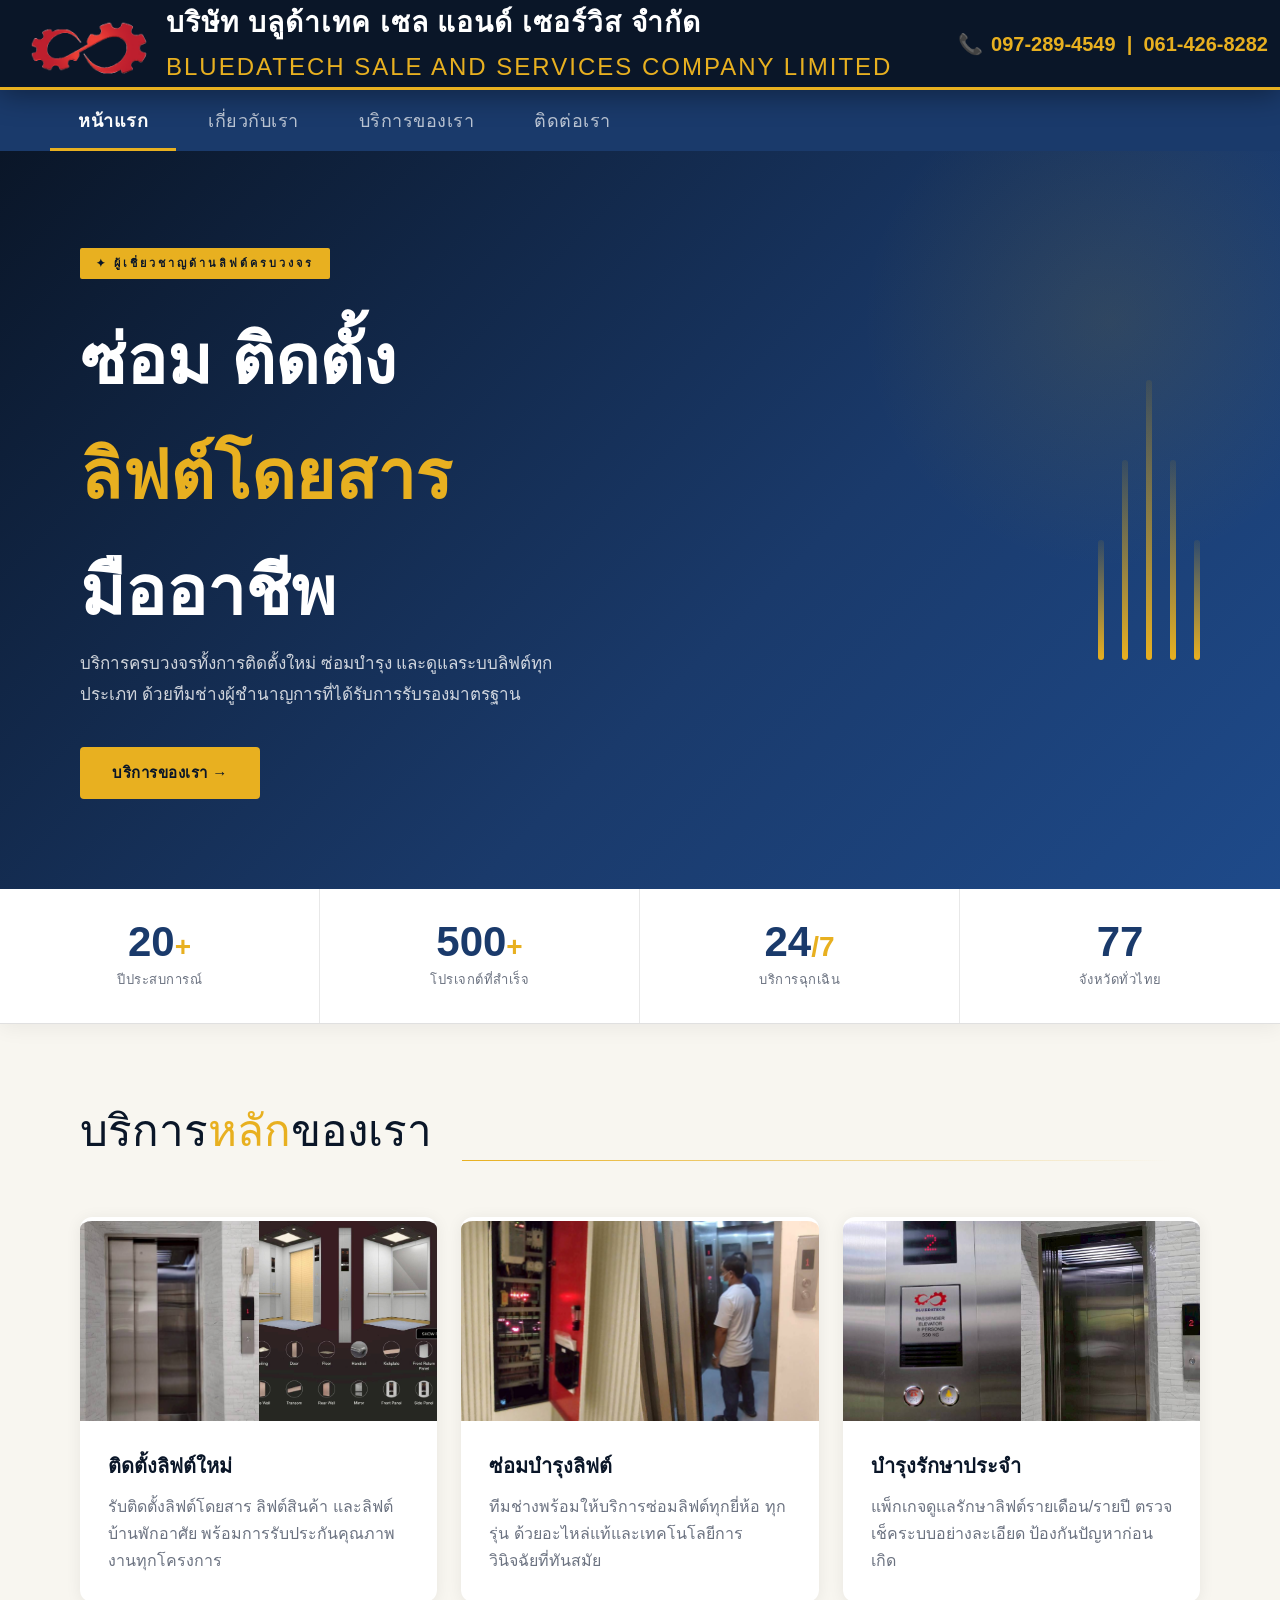
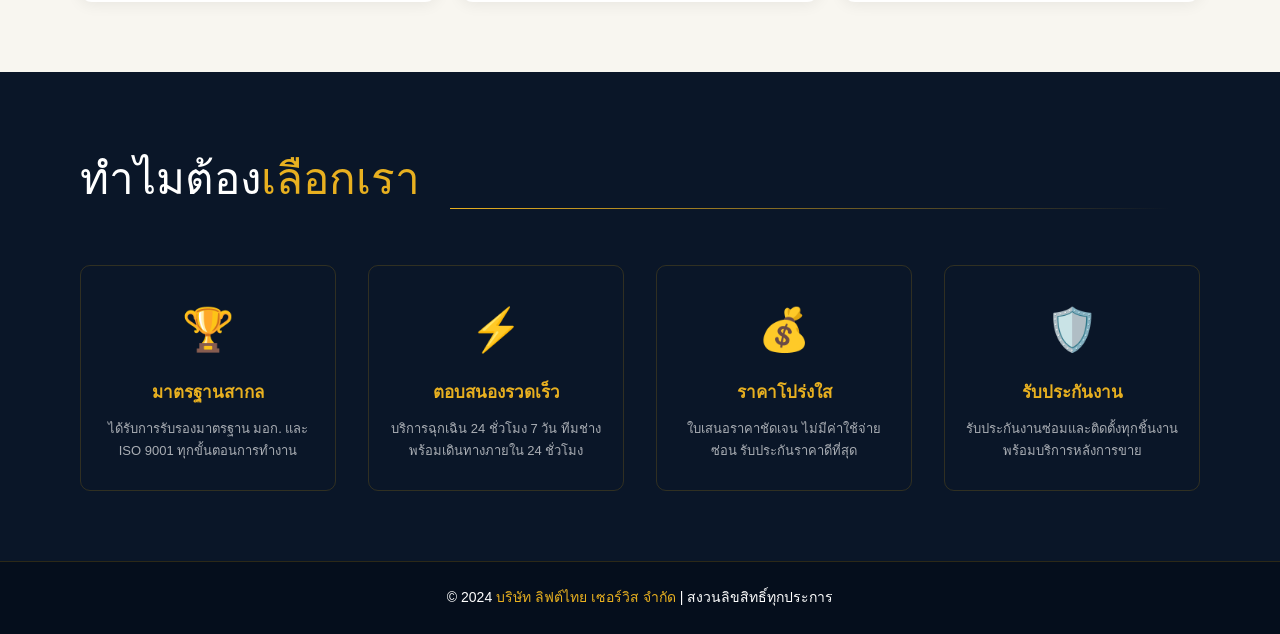
==== commit 5edffbfb: "last update" ====
--- a/index.html
+++ b/index.html
@@ -13,18 +13,17 @@
 <!-- HEADER -->
 <div class="header">
     <div class="logo-area">
-        <img src= "assets/logonobg.png" class= "logo">
+        <img src="assets/logonobg.png" class="logo">
         <div class="logo-text">
             <h1>บริษัท บลูด้าเทค เซล แอนด์ เซอร์วิส จำกัด</h1>
             <p>BLUEDATECH SALE AND SERVICES COMPANY LIMITED</p>
         </div>
     </div>
-
     <div class="header-contact">
-        <span>📞</span> 097-289-4549 &nbsp;|&nbsp; 081-XXX-XXXX
-    </div>
-</div>
- 
+        <span>📞</span> 097-289-4549 &nbsp;|&nbsp; 061-426-8282
+    </div>
+</div>
+
 <!-- TABS -->
 <div class="tabs">
     <button class="tabButton active" onclick="openTab('home', event)">หน้าแรก</button>
@@ -32,16 +31,16 @@
     <button class="tabButton" onclick="openTab('services', event)">บริการของเรา</button>
     <button class="tabButton" onclick="openTab('contact', event)">ติดต่อเรา</button>
 </div>
- 
+
 <!-- ═══════════════ HOME ═══════════════ -->
 <div id="home" class="tabContent active">
- 
+
     <div class="hero">
         <div class="hero-content">
             <div class="hero-badge">✦ ผู้เชี่ยวชาญด้านลิฟต์ครบวงจร</div>
             <h2>ซ่อม ติดตั้ง<br><span>ลิฟต์โดยสาร</span><br>มืออาชีพ</h2>
             <p>บริการครบวงจรทั้งการติดตั้งใหม่ ซ่อมบำรุง และดูแลระบบลิฟต์ทุกประเภท ด้วยทีมช่างผู้ชำนาญการที่ได้รับการรับรองมาตรฐาน</p>
-            <button class="hero-cta" onclick="openTab('services', {currentTarget: document.querySelectorAll('.tabButton')[3]})">บริการของเรา →</button>
+            <button class="hero-cta" onclick="openTab('services', {currentTarget: document.querySelectorAll('.tabButton')[2]})">บริการของเรา →</button>
         </div>
         <div class="hero-lines">
             <div class="hero-line"></div>
@@ -51,7 +50,7 @@
             <div class="hero-line"></div>
         </div>
     </div>
- 
+
     <div class="stats-bar">
         <div class="stat-item">
             <div class="stat-number">20<span>+</span></div>
@@ -70,7 +69,7 @@
             <div class="stat-label">จังหวัดทั่วไทย</div>
         </div>
     </div>
- 
+
     <div class="section">
         <div class="section-header">
             <div class="section-title">บริการ<span>หลัก</span>ของเรา</div>
@@ -100,7 +99,7 @@
             </div>
         </div>
     </div>
- 
+
     <div class="why-section">
         <div class="section-header">
             <div class="section-title" style="color:white;">ทำไมต้อง<span style="color:var(--gold);">เลือกเรา</span></div>
@@ -129,12 +128,12 @@
             </div>
         </div>
     </div>
- 
-</div>
- 
+
+</div>
+
 <!-- ═══════════════ ABOUT ═══════════════ -->
 <div id="about" class="tabContent">
- 
+
     <div class="about-hero">
         <div class="about-hero-text">
             <h2>ประสบการณ์กว่า<br><span>20 ปี</span><br>ในวงการลิฟต์ไทย</h2>
@@ -145,13 +144,13 @@
             <div class="big-label">ปีแห่งความไว้วางใจ</div>
         </div>
     </div>
- 
+
     <div class="about-section">
         <div class="section-title">วิสัยทัศน์ & <span>พันธกิจ</span></div>
         <div class="about-cols">
             <div class="about-block">
                 <h3>🎯 วิสัยทัศน์</h3>
-                <p>เป็นผู้นำด้านบริการลิฟต์ที่ได้รับความเชื่อถือสูงสุดในประเทศไทย ด้วยการนำเทคโนโลยีที่ทันสมัยมาผสมผสานกับความเชี่ยวชาญของบุคลากร เพื่อให้ลูกค้าได้รับความปลอดภัยและความสะดวกสบายสูงสุด</p>
+                <p>เป็นผู้นำด้านบริการลิฟต์ที่มากประสบการณ์ ด้วยการนำเทคโนโลยีที่ทันสมัยมาผสมผสานกับความเชี่ยวชาญของบุคลากร เพื่อให้ลูกค้าได้รับความปลอดภัยและความสะดวกสบายสูงสุด</p>
             </div>
             <div class="about-block">
                 <h3>💡 พันธกิจ</h3>
@@ -159,15 +158,15 @@
             </div>
             <div class="about-block">
                 <h3>👥 ทีมงานของเรา</h3>
-                <p>ทีมวิศวกรและช่างผู้ชำนาญการกว่า 50 คน ทุกคนได้รับการรับรองจากกรมสวัสดิการและคุ้มครองแรงงาน และผ่านการฝึกอบรมจากผู้ผลิตลิฟต์ชั้นนำของโลก อาทิ OTIS, Schindler, KONE และ Mitsubishi</p>
+                <p>ทีมวิศวกรและช่างผู้ชำนาญทุกคนมีประสบการณ์การซ่อมบำรุงลิฟต์โดยสาร ได้รับการรับรองจากกรมสวัสดิการและคุ้มครองแรงงาน และผ่านการฝึกอบรมจากผู้ผลิตลิฟต์ชั้นนำของโลก อาทิ OTIS, Schindler, KONE และ Mitsubishi</p>
             </div>
             <div class="about-block">
                 <h3>📜 การรับรอง</h3>
-                <p>ได้รับใบอนุญาตประกอบกิจการโรงงาน ใบรับรอง ISO 9001:2015 มาตรฐาน มอก. 370 และเป็นสมาชิกสมาคมผู้ประกอบการลิฟต์และบันไดเลื่อนไทย (TELA)</p>
-            </div>
-        </div>
-    </div>
- 
+                <p>ได้รับใบอนุญาตประกอบกิจการโรงงาน ใบรับรอง ISO 9001:2015 มาตรฐาน มอก. 370</p>
+            </div>
+        </div>
+    </div>
+
     <div class="timeline">
         <div class="section-title">ประวัติ<span>บริษัท</span></div>
         <div class="timeline-items">
@@ -200,7 +199,7 @@
                 <div class="tl-dot"></div>
                 <div class="tl-content">
                     <h4>ขยายทั่วประเทศ</h4>
-                    <p>เปิดสำนักงานสาขาในจังหวัดเชียงใหม่ ชลบุรี และนครราชสีมา</p>
+                    <p>มีลูกค้าใช้บริการจากทุกภูมิภาคทั่วประเทศ</p>
                 </div>
             </div>
             <div class="tl-item">
@@ -208,30 +207,29 @@
                 <div class="tl-dot"></div>
                 <div class="tl-content">
                     <h4>ก้าวสู่ปีที่ 20</h4>
-                    <p>ให้บริการแล้วกว่า 500 โครงการ ด้วยทีมงานกว่า 50 คนทั่วประเทศ</p>
-                </div>
-            </div>
-        </div>
-    </div>
- 
-</div>
- 
+                    <p>ให้บริการแล้วกว่า 500 โครงการ</p>
+                </div>
+            </div>
+        </div>
+    </div>
+
+</div>
+
 <!-- ═══════════════ SERVICES ═══════════════ -->
 <div id="services" class="tabContent">
- 
+
     <div class="services-hero">
         <h2>บริการของเรา</h2>
-        <p>ให้บริการด้านลิฟต์ครบวงจร ตั้งแต่การออกแบบ ติดตั้ง ซ่อมบำรุง จนถึงการดูแลระยะยาว</p>
-    </div>
- 
+        <p>ให้บริการด้านลิฟต์ครบวงจร ตั้งแต่การออกแบบ ติดตั้ง ซ่อมบำรุง จนถึงการดูแลระยะยาว <br> รวมถึงซ่อมด่วนฉุกเฉินเเละให้คำปรึกษาด้านการติดตั้งลิฟต์โดยสารทุกประเภท</p>
+    </div>
+
     <div class="services-section">
- 
+
         <div class="service-row">
-            <div class="service-icon-box">🏗️</div>
+            <div class="service-picture-box"><img src="assets/ติดตั้ง.jpg" alt=""><img src="assets/ออกเเบบ.jpg" alt=""></div>
             <div class="service-info">
                 <h3>จำหน่ายเเละติดตั้งลิฟต์โดยสาร</h3>
-                <p>รับติดตั้งลิฟต์โดยสารสำหรับอาคารสำนักงาน คอนโดมิเนียม โรงแรม และห้างสรรพสินค้า ทุกขนาดและทุกรุ่น ตั้งแต่ 2 ชั้นขึ้นไป จำหน่ายลิฟต์โดยสาร ระบบราง เลื่อน ทุกชนิด
-พร้อมติดตั้งครบวงจร พร้อมบำรุงรักษาระบบและความปลอดภัยฟรี 3 ปี</p>
+                <p>รับติดตั้งลิฟต์โดยสารสำหรับอาคารสำนักงาน คอนโดมิเนียม โรงแรม และห้างสรรพสินค้า ทุกขนาดและทุกรุ่น ตั้งแต่ 2 ชั้นขึ้นไป จำหน่ายลิฟต์โดยสาร ระบบราง เลื่อน ทุกชนิด พร้อมติดตั้งครบวงจร พร้อมบำรุงรักษาระบบและความปลอดภัยฟรี 3 ปี</p>
                 <div class="feature-tags">
                     <span class="tag">ลิฟต์ OTIS</span>
                     <span class="tag">ลิฟต์ Schindler</span>
@@ -241,9 +239,9 @@
                 </div>
             </div>
         </div>
- 
+
         <div class="service-row reverse">
-            <div class="service-icon-box">🔧</div>
+            <div class="service-picture-box"><img src="assets/ซ่อม3.jpg" alt=""><img src="assets/ซ่อม4.jpg" alt=""></div>
             <div class="service-info">
                 <h3>ซ่อมบำรุงลิฟต์ทุกยี่ห้อ</h3>
                 <p>บริการซ่อมลิฟต์ที่ขัดข้องทุกประเภทโดยทีมช่างผู้เชี่ยวชาญที่มีประสบการณ์พร้อมจัดหา - เปลี่ยนอะไหล่ของอุปกรณ์</p>
@@ -255,9 +253,9 @@
                 </div>
             </div>
         </div>
- 
+
         <div class="service-row">
-            <div class="service-icon-box">⚙️</div>
+            <div class="service-picture-box"><img src="assets/service2.jpg" alt=""><img src="assets/service1.png" alt=""></div>
             <div class="service-info">
                 <h3>บำรุงรักษาประจำ (Maintenance Service)</h3>
                 <p>แพ็กเกจดูแลรักษาลิฟต์รายปี ครอบคลุมการตรวจสอบระบบไฟฟ้า เครื่องกล ความปลอดภัย และทำความสะอาดห้องโดยสาร พร้อมรายงานผลการตรวจสอบทุกครั้ง</p>
@@ -269,66 +267,52 @@
                 </div>
             </div>
         </div>
- 
-        <div class="service-row reverse">
-            <div class="service-icon-box">🛗</div>
-            <div class="service-info">
-                <h3>บันไดเลื่อนและรางเลื่อน</h3>
-                <p>รับติดตั้งและซ่อมบำรุงบันไดเลื่อน (Escalator) และทางเดินเลื่อน (Moving Walkway) สำหรับห้างสรรพสินค้า สนามบิน และอาคารสาธารณะ ทุกประเภทและทุกขนาด</p>
-                <div class="feature-tags">
-                    <span class="tag">Escalator</span>
-                    <span class="tag">Moving Walk</span>
-                    <span class="tag">ห้างสรรพสินค้า</span>
-                    <span class="tag">สนามบิน</span>
-                </div>
-            </div>
-        </div>
- 
-    </div>
- 
- 
-</div>
- 
+
+    </div>
+
+</div>
+
 <!-- ═══════════════ CONTACT ═══════════════ -->
 <div id="contact" class="tabContent">
- 
+
     <div class="contact-layout">
+
         <div class="contact-info">
             <h2>ติดต่อ<span>เรา</span></h2>
             <p>พร้อมให้บริการและตอบคำถามทุกข้อสงสัยเกี่ยวกับลิฟต์ของท่าน</p>
- 
+
             <div class="contact-item">
                 <div class="contact-icon">📍</div>
                 <div>
                     <h4>ที่อยู่</h4>
-                    <p>123/45 ถนนสุขุมวิท แขวงคลองเตย<br>เขตคลองเตย กรุงเทพฯ 10110</p>
-                </div>
-            </div>
- 
+                    <p>43/3 หมู่ 4 ตำบลปลายบาง อำเภอบางกรวย <br> จังหวัดนนทบุรี 11130</p>
+                </div>
+            </div>
+
             <div class="contact-item">
                 <div class="contact-icon">📞</div>
                 <div>
                     <h4>โทรศัพท์</h4>
-                    <p>02-XXX-XXXX (สำนักงาน)<br>091-289-4549 (ฉุกเฉิน 24 ชม.)</p>
-                </div>
-            </div>
- 
+                    <p>061-426-8282<br>091-289-4549 (ฉุกเฉิน 24 ชม.)</p>
+                </div>
+            </div>
+
             <div class="contact-item">
                 <div class="contact-icon">✉️</div>
                 <div>
                     <h4>อีเมล</h4>
-                    <p>info@liftthai.co.th<br>service@liftthai.co.th</p>
-                </div>
-            </div>
- 
+                    <p>bludatech.th@gmail.com</p>
+                </div>
+            </div>
+
             <div class="contact-item">
                 <div class="contact-icon">💬</div>
                 <div>
-                    <h4>LINE Official</h4>
-                    <p>@liftthai_service</p>
-                </div>
-            </div>
- 
+                    <h4>LINE Contact</h4>
+                    <p>061-426-8282</p>
+                </div>
+            </div>
+
             <div class="hours-grid">
                 <div class="hour-item">
                     <strong>จันทร์ – ศุกร์</strong>
@@ -347,16 +331,50 @@
                     24 ชม. ทุกวัน
                 </div>
             </div>
-        </div>
-
-    </div>
- 
-</div>
- 
+
+        </div><!-- end .contact-info -->
+
+        <form onsubmit="handleSubmit(); return false;">
+            <div class="form-row">
+                <div class="form-group">
+                    <label for="name">ชื่อ *</label>
+                    <input type="text" id="name" required>
+                </div>
+                <div class="form-group">
+                    <label for="phone">เบอร์โทรศัพท์ *</label>
+                    <input type="tel" id="phone" required>
+                </div>
+            </div>
+            <div class="form-group">
+                <label for="email">อีเมล</label>
+                <input type="email" id="email">
+            </div>
+            <div class="form-group">
+                <label for="service">บริการที่สนใจ</label>
+                <select id="service">
+                    <option value="">เลือกบริการ</option>
+                    <option value="ติดตั้ง">ติดตั้งลิฟต์</option>
+                    <option value="ซ่อม">ซ่อมบำรุง</option>
+                    <option value="บำรุง">บำรุงรักษา</option>
+                </select>
+            </div>
+            <div class="form-group">
+                <label for="message">ข้อความ</label>
+                <textarea id="message" rows="4"></textarea>
+            </div>
+            <button type="submit" class="form-submit">ส่งข้อความ</button>
+            <div id="successMsg" class="success-msg" style="display:none;">ส่งข้อความสำเร็จ! เราจะติดต่อกลับโดยเร็วที่สุด</div>
+        </form>
+
+    </div><!-- end .contact-layout -->
+
+</div><!-- end #contact -->
+
 <!-- FOOTER -->
 <div class="footer">
     © 2024 <span>บริษัท ลิฟต์ไทย เซอร์วิส จำกัด</span> | สงวนลิขสิทธิ์ทุกประการ
 </div>
+
 <script src="script.js"></script>
 </body>
 </html>
--- a/style.css
+++ b/style.css
@@ -16,6 +16,8 @@
     background: var(--light);
     color: var(--navy);
     overflow-x: hidden;
+    font-size: 22px; 
+    line-height: 1.7;
 }
 
 /* ─── HEADER ─── */
@@ -41,14 +43,14 @@
 
 .logo-text h1 {
     font-family: 'Kanit', sans-serif;
-    font-size: 24px;
+    font-size: 28px;
     font-weight: 600;
     color: var(--white);
     letter-spacing: 1px;
 }
 
 .logo-text p {
-    font-size: 22px;
+    font-size: 24px;
     color: var(--gold);
     font-weight: 300;
     letter-spacing: 2px;
@@ -66,7 +68,7 @@
     gap: 8px;
     color: var(--gold);
     font-family: 'Kanit', sans-serif;
-    font-size: 18px;
+    font-size: 20px;
     font-weight: 600;
     white-space: nowrap;
 }
@@ -91,7 +93,7 @@
     background: transparent;
     color: rgba(255,255,255,0.7);
     cursor: pointer;
-    font-size: 15px;
+    font-size: 18px;
     font-family: 'Kanit', sans-serif;
     font-weight: 300;
     letter-spacing: 0.5px;
@@ -194,10 +196,8 @@
 
 .hero h2 {
     font-family: 'Kanit', sans-serif;
-    font-size: 52px;
+    font-size: 68px;
     font-weight: 700;
-    line-height: 1.1;
-    margin-bottom: 20px;
 }
 
 .hero h2 span { color: var(--gold); }
@@ -277,10 +277,7 @@
 
 .section-title {
     font-family: 'Kanit', sans-serif;
-    font-size: 36px;
-    font-weight: 700;
-    color: var(--navy);
-    line-height: 1.1;
+    font-size: 44px;
 }
 
 .section-title span { color: var(--gold); }
@@ -313,14 +310,14 @@
     border-top-color: var(--gold);
 }
 
-.card-picture{
-    display:flex;
-}
-
-.card-picture img{
-    width:50%;
-    height:200px;
-    object-fit:cover;
+.card-picture {
+    display: flex;
+}
+
+.card-picture img {
+    width: 50%;
+    height: 200px;
+    object-fit: cover;
 }
 
 .card-icon {
@@ -341,7 +338,7 @@
 }
 
 .card-body p {
-    font-size: 14px;
+    font-size: 16px;
     line-height: 1.7;
     color: var(--gray);
 }
@@ -398,7 +395,7 @@
 
 .about-hero-text h2 {
     font-family: 'Kanit', sans-serif;
-    font-size: 42px;
+    font-size: 50px;
     font-weight: 700;
     line-height: 1.2;
     margin-bottom: 20px;
@@ -534,10 +531,7 @@
 }
 
 .services-hero h2 {
-    font-family: 'Kanit', sans-serif;
-    font-size: 44px;
-    font-weight: 700;
-    color: var(--gold);
+    font-size: 54px;
 }
 
 .services-hero p {
@@ -548,30 +542,79 @@
     line-height: 1.8;
 }
 
-.services-section { padding: 60px 80px; background: white; }
+/* ── SERVICE ROWS (ใหม่) ── */
+.services-section {
+    padding: 60px 80px;
+    background: white;
+    display: flex;
+    flex-direction: column;
+    gap: 0;
+}
 
 .service-row {
-    display: flex;
-    gap: 50px;
-    align-items: center;
-    padding: 50px 0;
+    display: grid;
+    grid-template-columns: 480px 1fr;   /* รูปกว้าง 480px ข้อความส่วนที่เหลือ */
+    gap: 0;
+    align-items: stretch;
     border-bottom: 1px solid #eee;
-}
-
-.service-row:last-child { border-bottom: none; }
-.service-row.reverse { flex-direction: row-reverse; }
-
-.service-icon-box {
-    width: 180px;
-    height: 180px;
-    flex-shrink: 0;
-    background: var(--light-blue);
     border-radius: 16px;
-    display: flex;
-    align-items: center;
+    overflow: hidden;
+    margin-bottom: 40px;
+    box-shadow: 0 4px 24px rgba(0,0,0,0.07);
+    transition: box-shadow 0.3s, transform 0.3s;
+}
+
+.service-row:last-child {
+    margin-bottom: 0;
+    border-bottom: none;
+}
+
+.service-row:hover {
+    box-shadow: 0 12px 40px rgba(0,0,0,0.13);
+    transform: translateY(-4px);
+}
+
+/* แถวคู่ — รูปสลับไปขวา */
+.service-row.reverse {
+    grid-template-columns: 1fr 480px;
+}
+
+.service-row.reverse .service-picture-box {
+    order: 2;
+}
+
+.service-row.reverse .service-info {
+    order: 1;
+}
+
+/* กล่องรูป */
+.service-picture-box {
+    display: grid;
+    grid-template-columns: 1fr 1fr;
+    gap: 0;
+    overflow: hidden;
+    min-height: 320px;
+}
+
+.service-picture-box img {
+    width: 100%;
+    height: 100%;
+    object-fit: cover;
+    display: block;
+    transition: transform 0.4s ease;
+}
+
+.service-row:hover .service-picture-box img {
+    transform: scale(1.04);
+}
+
+/* กล่องข้อความ */
+.service-info {
+    padding: 44px 48px;
+    display: flex;
+    flex-direction: column;
     justify-content: center;
-    font-size: 72px;
-    border: 2px solid rgba(26,58,107,0.1);
+    background: var(--white);
 }
 
 .service-info h3 {
@@ -580,13 +623,15 @@
     font-weight: 700;
     color: var(--navy);
     margin-bottom: 14px;
+    padding-bottom: 14px;
+    border-bottom: 3px solid var(--gold);
 }
 
 .service-info p {
-    font-size: 15px;
+    font-size: 17px;
     line-height: 1.9;
     color: #555;
-    margin-bottom: 20px;
+    margin-bottom: 24px;
 }
 
 .feature-tags {
@@ -598,87 +643,12 @@
 .tag {
     background: var(--light-blue);
     color: var(--blue);
-    padding: 5px 14px;
+    padding: 6px 16px;
     border-radius: 20px;
-    font-size: 12px;
+    font-size: 13px;
     font-weight: 600;
     font-family: 'Kanit', sans-serif;
 }
-
-.featured-badge {
-    position: absolute;
-    top: -12px; left: 50%;
-    transform: translateX(-50%);
-    background: var(--gold);
-    color: var(--navy);
-    font-family: 'Kanit', sans-serif;
-    font-size: 11px;
-    font-weight: 700;
-    padding: 4px 16px;
-    border-radius: 20px;
-    letter-spacing: 1px;
-    white-space: nowrap;
-}
-
-.price-card h3 {
-    font-family: 'Kanit', sans-serif;
-    font-size: 20px;
-    font-weight: 600;
-    color: var(--navy);
-    margin-bottom: 8px;
-}
-
-.price-card .price {
-    font-family: 'Kanit', sans-serif;
-    font-size: 40px;
-    font-weight: 700;
-    color: var(--gold);
-    margin: 16px 0;
-}
-
-.price-card .price sup { font-size: 20px; }
-
-.price-card ul {
-    list-style: none;
-    text-align: left;
-    margin: 20px 0;
-}
-
-.price-card ul li {
-    font-size: 13px;
-    padding: 7px 0;
-    border-bottom: 1px solid #f0f0f0;
-    color: #555;
-    display: flex;
-    gap: 8px;
-    align-items: center;
-}
-
-.price-card ul li::before {
-    content: '✓';
-    color: var(--gold);
-    font-weight: 700;
-    flex-shrink: 0;
-}
-
-.btn-primary {
-    display: block;
-    width: 100%;
-    padding: 12px;
-    background: var(--blue);
-    color: white;
-    border: none;
-    border-radius: 6px;
-    font-family: 'Kanit', sans-serif;
-    font-size: 14px;
-    font-weight: 600;
-    cursor: pointer;
-    transition: background 0.2s;
-}
-
-.btn-primary:hover { background: var(--navy); }
-.price-card.featured .btn-primary { background: var(--gold); color: var(--navy); }
-.price-card.featured .btn-primary:hover { background: #f0c030; }
 
 /* ─── CONTACT ─── */
 .contact-layout {
@@ -737,7 +707,7 @@
     margin-bottom: 4px;
 }
 
-.contact-item p { font-size: 15px; color: rgba(255,255,255,0.85); line-height: 1.5; }
+.contact-item p { font-size: 17px; color: rgba(255,255,255,0.85); line-height: 1.5; }
 
 .hours-grid {
     display: grid;
@@ -761,23 +731,39 @@
     margin-bottom: 2px;
 }
 
-.contact-form {
+.social-section {
+    margin-top: 32px;
+    padding-top: 32px;
+    border-top: 1px solid rgba(255,255,255,0.1);
+}
+
+.social-section h4 {
+    font-family: 'Kanit', sans-serif;
+    font-size: 12px;
+    color: var(--gold);
+    letter-spacing: 2px;
+    text-transform: uppercase;
+    margin-bottom: 16px;
+}
+
+.social-icons {
+    display: flex;
+    gap: 16px;
+}
+
+.social-link {
+    color: rgba(255,255,255,0.7);
+    text-decoration: none;
+    font-size: 14px;
+    transition: color 0.2s;
+}
+
+.social-link:hover { color: var(--gold); }
+
+/* Form (อยู่ใน contact-layout column ขวา) */
+form {
     background: white;
     padding: 70px 60px;
-}
-
-.contact-form h2 {
-    font-family: 'Kanit', sans-serif;
-    font-size: 28px;
-    font-weight: 700;
-    margin-bottom: 8px;
-    color: var(--navy);
-}
-
-.contact-form > p {
-    font-size: 14px;
-    color: var(--gray);
-    margin-bottom: 32px;
 }
 
 .form-row {
@@ -843,7 +829,6 @@
 .form-submit:hover { background: var(--blue); transform: translateY(-2px); }
 
 .success-msg {
-    display: none;
     background: #e8f5e9;
     border: 1px solid #4caf50;
     color: #2e7d32;
@@ -857,10 +842,10 @@
 /* ─── FOOTER ─── */
 .footer {
     background: #050e1c;
-    color: rgba(255,255,255,0.4);
+    color: white;
     text-align: center;
     padding: 24px;
-    font-size: 13px;
+    font-size: 14px;
     border-top: 1px solid rgba(200,150,10,0.2);
 }
 
@@ -871,6 +856,7 @@
    RESPONSIVE — TABLET  (max-width: 900px)
 ══════════════════════════════════════════ */
 @media (max-width: 900px) {
+    body { font-size:20px; }
     .header { padding: 0 24px; height: 70px; }
     .logo-text h1 { font-size: 16px; }
     .logo-text p  { display: none; }
@@ -883,9 +869,6 @@
     .hero h2 { font-size: 38px; }
     .hero p   { font-size: 15px; }
     .hero-lines { right: 30px; }
-    .hero-line:nth-child(3) { height: 200px; }
-    .hero-line:nth-child(2), .hero-line:nth-child(4) { height: 140px; }
-    .hero-line:nth-child(1), .hero-line:nth-child(5) { height: 90px; }
 
     .stats-bar { grid-template-columns: repeat(2, 1fr); }
     .stat-item { padding: 20px; }
@@ -912,14 +895,25 @@
     .services-hero { padding: 50px 40px; }
     .services-hero h2 { font-size: 32px; }
     .services-section { padding: 40px; }
-    .service-row, .service-row.reverse { flex-direction: column; gap: 28px; padding: 36px 0; }
-    .service-icon-box { width: 120px; height: 120px; font-size: 48px; align-self: flex-start; }
-
-    .price-section { padding: 50px 40px; }
-    .price-cards { grid-template-columns: 1fr; max-width: 420px; margin-inline: auto; }
+
+    /* service-row tablet */
+    .service-row,
+    .service-row.reverse {
+        grid-template-columns: 1fr;
+    }
+
+    .service-row.reverse .service-picture-box { order: 0; }
+    .service-row.reverse .service-info        { order: 0; }
+
+    .service-picture-box {
+        min-height: 240px;
+    }
+
+    .service-info { padding: 32px 36px; }
 
     .contact-layout { grid-template-columns: 1fr; }
     .contact-info { padding: 50px 40px; }
+    form { padding: 50px 40px; }
 }
 
 
@@ -927,7 +921,7 @@
    RESPONSIVE — MOBILE  (max-width: 600px)
 ══════════════════════════════════════════ */
 @media (max-width: 600px) {
-    /* Header */
+    body { font-size:18px; }
     .header {
         padding: 0 16px;
         height: auto;
@@ -938,11 +932,9 @@
     .header-contact { font-size: 13px; gap: 4px; }
     .header-contact span { font-size: 15px; }
 
-    /* Tabs */
     .tabs { padding: 0 8px; }
     .tabButton { padding: 12px 14px; font-size: 13px; }
 
-    /* Hero */
     .hero {
         padding: 44px 20px 56px;
         min-height: auto;
@@ -955,27 +947,23 @@
     .hero-badge { font-size: 10px; letter-spacing: 2px; padding: 5px 12px; }
     .hero-cta { font-size: 14px; padding: 12px 24px; width: 100%; justify-content: center; }
 
-    /* Stats */
     .stats-bar { grid-template-columns: 1fr 1fr; }
     .stat-item { padding: 16px 12px; border-right: none; border-bottom: 1px solid #e8e8e8; }
-    .stat-item:nth-child(odd)      { border-right: 1px solid #e8e8e8; }
-    .stat-item:nth-last-child(-n+2){ border-bottom: none; }
+    .stat-item:nth-child(odd)       { border-right: 1px solid #e8e8e8; }
+    .stat-item:nth-last-child(-n+2) { border-bottom: none; }
     .stat-number { font-size: 28px; }
     .stat-label  { font-size: 11px; }
 
-    /* Section */
     .section { padding: 40px 20px; }
     .section-header { flex-direction: column; align-items: flex-start; gap: 8px; margin-bottom: 28px; }
     .section-title { font-size: 24px; }
     .section-line { display: none; }
 
-    /* Cards */
     .cards-grid { grid-template-columns: 1fr; gap: 16px; }
     .card-icon { padding: 24px; font-size: 36px; }
     .card-body { padding: 20px; }
     .card-body h3 { font-size: 17px; }
 
-    /* Why */
     .why-section { padding: 40px 20px; }
     .why-grid { grid-template-columns: 1fr 1fr; gap: 12px; }
     .why-item { padding: 18px 10px; }
@@ -983,7 +971,6 @@
     .why-item h3 { font-size: 14px; }
     .why-item p  { font-size: 12px; }
 
-    /* About hero */
     .about-hero {
         padding: 40px 20px;
         flex-direction: column;
@@ -997,13 +984,11 @@
     .about-visual .big-num   { font-size: 48px; }
     .about-visual .big-label { font-size: 11px; letter-spacing: 1px; }
 
-    /* About section */
     .about-section { padding: 40px 20px; }
     .about-cols { grid-template-columns: 1fr; gap: 24px; margin-top: 24px; }
     .about-block h3 { font-size: 18px; }
     .about-block p  { font-size: 14px; }
 
-    /* Timeline */
     .timeline { padding: 40px 20px; }
     .timeline-items::before { left: 48px; }
     .tl-item { gap: 18px; }
@@ -1011,29 +996,28 @@
     .tl-content h4 { font-size: 15px; }
     .tl-content p  { font-size: 13px; }
 
-    /* Services */
     .services-hero { padding: 40px 20px; }
     .services-hero h2 { font-size: 26px; }
     .services-hero p  { font-size: 14px; }
-    .services-section { padding: 24px 20px; }
-    .service-row, .service-row.reverse { gap: 18px; padding: 28px 0; }
-    .service-icon-box { width: 80px; height: 80px; font-size: 34px; border-radius: 12px; }
-    .service-info h3 { font-size: 18px; }
+    .services-section { padding: 24px 20px; gap: 24px; }
+
+    .service-row,
+    .service-row.reverse {
+        grid-template-columns: 1fr;
+        margin-bottom: 24px;
+    }
+
+    .service-picture-box { min-height: 200px; }
+    .service-info { padding: 24px 20px; }
+    .service-info h3 { font-size: 20px; }
     .service-info p  { font-size: 14px; }
     .tag { font-size: 11px; padding: 4px 10px; }
 
-    /* Pricing */
-    .price-section { padding: 40px 20px; }
-    .price-cards { grid-template-columns: 1fr; max-width: 100%; }
-    .price-card { padding: 28px 20px; }
-    .price-card .price { font-size: 34px; }
-
-    /* Contact */
     .contact-layout { grid-template-columns: 1fr; }
     .contact-info { padding: 40px 20px; }
     .contact-info h2 { font-size: 26px; }
     .contact-item p { font-size: 14px; }
-
-    /* Footer */
+    form { padding: 40px 20px; }
+
     .footer { font-size: 11px; padding: 18px 16px; }
 }
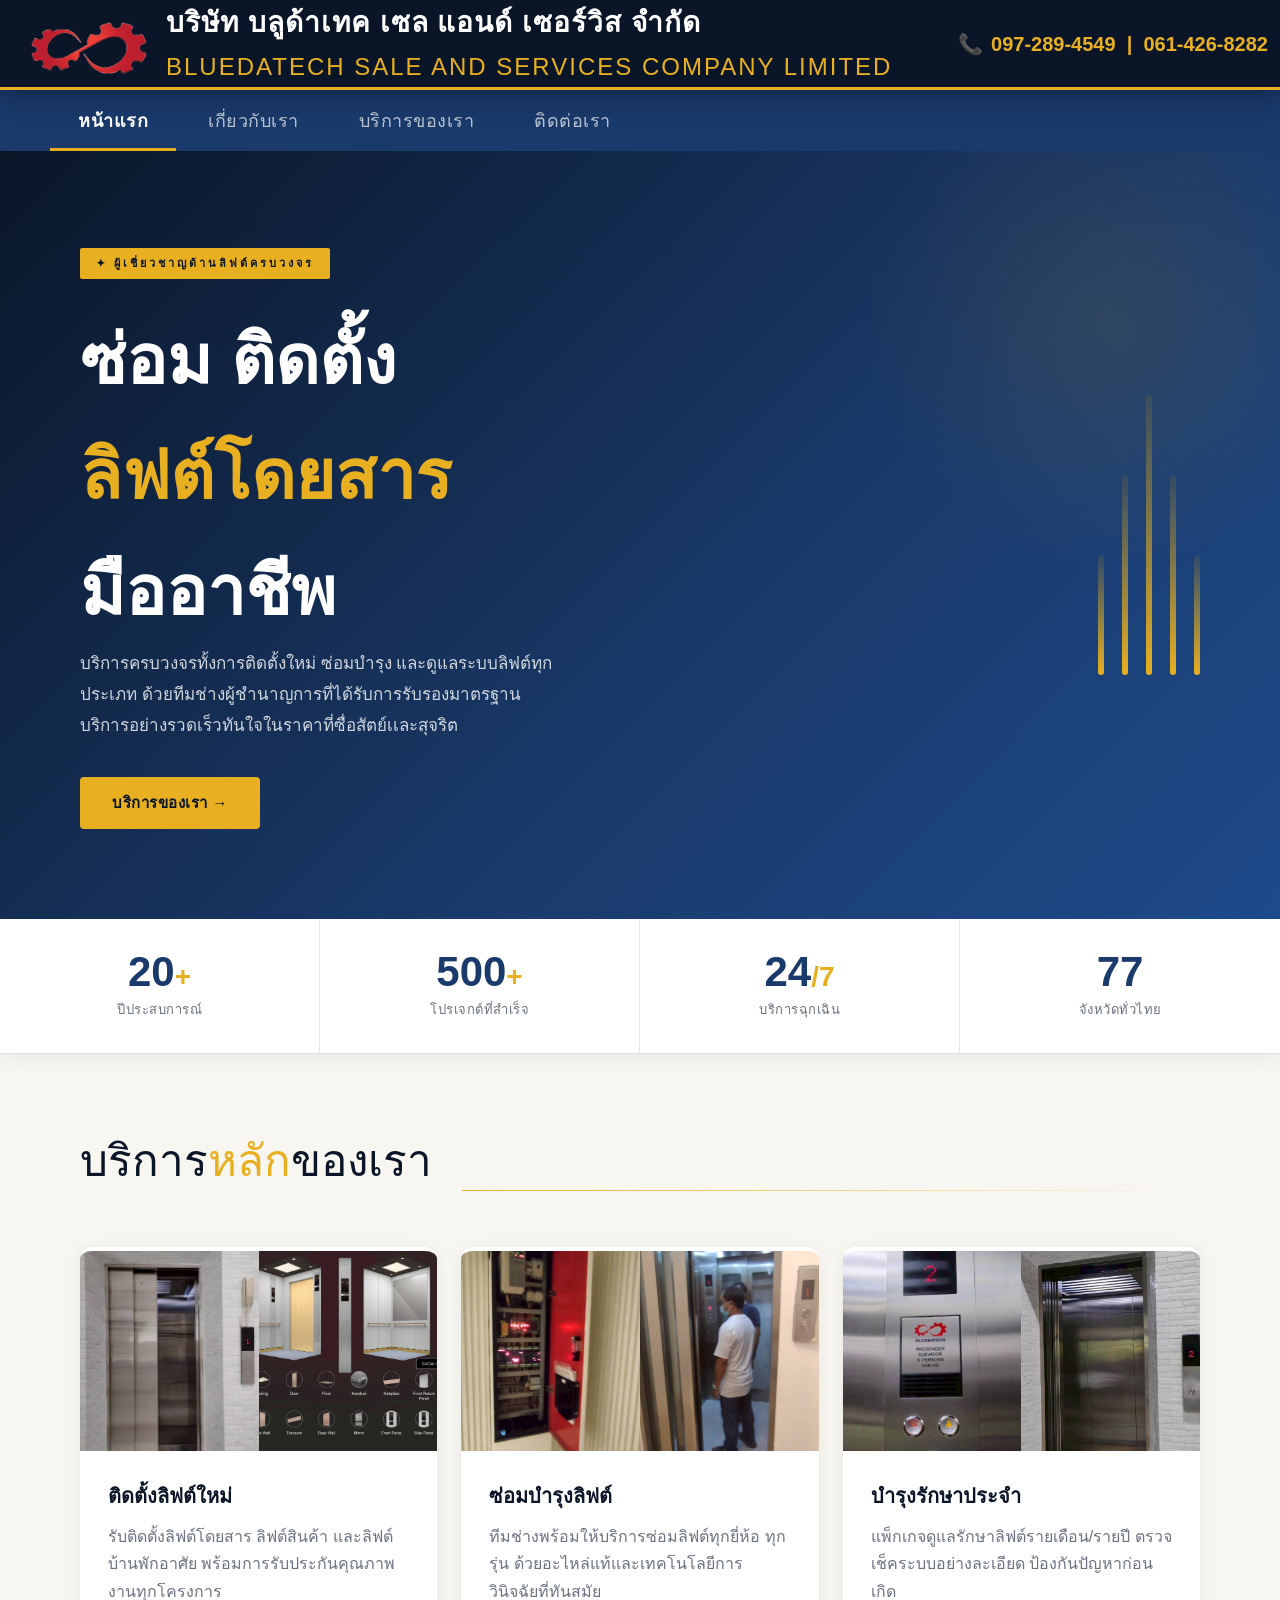
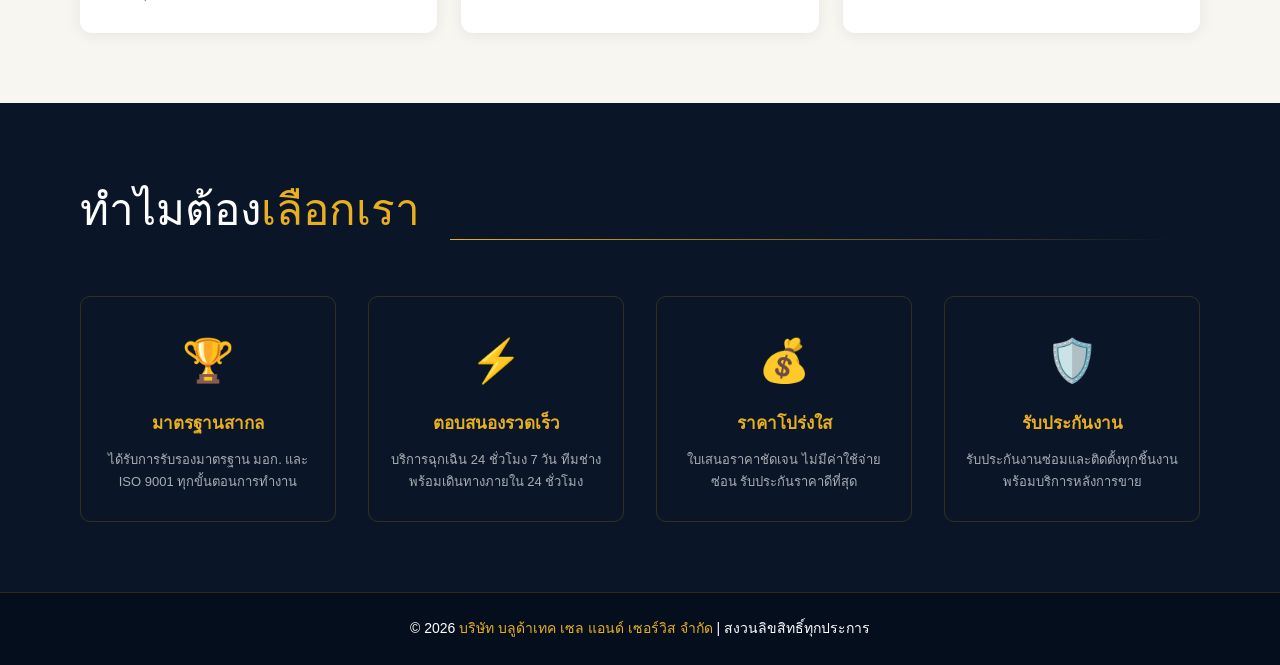
==== commit d3b46dfa: "edit text" ====
--- a/index.html
+++ b/index.html
@@ -39,7 +39,7 @@
         <div class="hero-content">
             <div class="hero-badge">✦ ผู้เชี่ยวชาญด้านลิฟต์ครบวงจร</div>
             <h2>ซ่อม ติดตั้ง<br><span>ลิฟต์โดยสาร</span><br>มืออาชีพ</h2>
-            <p>บริการครบวงจรทั้งการติดตั้งใหม่ ซ่อมบำรุง และดูแลระบบลิฟต์ทุกประเภท ด้วยทีมช่างผู้ชำนาญการที่ได้รับการรับรองมาตรฐาน</p>
+            <p>บริการครบวงจรทั้งการติดตั้งใหม่ ซ่อมบำรุง และดูแลระบบลิฟต์ทุกประเภท ด้วยทีมช่างผู้ชำนาญการที่ได้รับการรับรองมาตรฐาน <br> บริการอย่างรวดเร็วทันใจในราคาที่ซื่อสัตย์เเละสุจริต</p>
             <button class="hero-cta" onclick="openTab('services', {currentTarget: document.querySelectorAll('.tabButton')[2]})">บริการของเรา →</button>
         </div>
         <div class="hero-lines">
@@ -372,7 +372,7 @@
 
 <!-- FOOTER -->
 <div class="footer">
-    © 2024 <span>บริษัท ลิฟต์ไทย เซอร์วิส จำกัด</span> | สงวนลิขสิทธิ์ทุกประการ
+    © 2026 <span>บริษัท บลูด้าเทค เซล แอนด์ เซอร์วิส จำกัด</span> | สงวนลิขสิทธิ์ทุกประการ
 </div>
 
 <script src="script.js"></script>
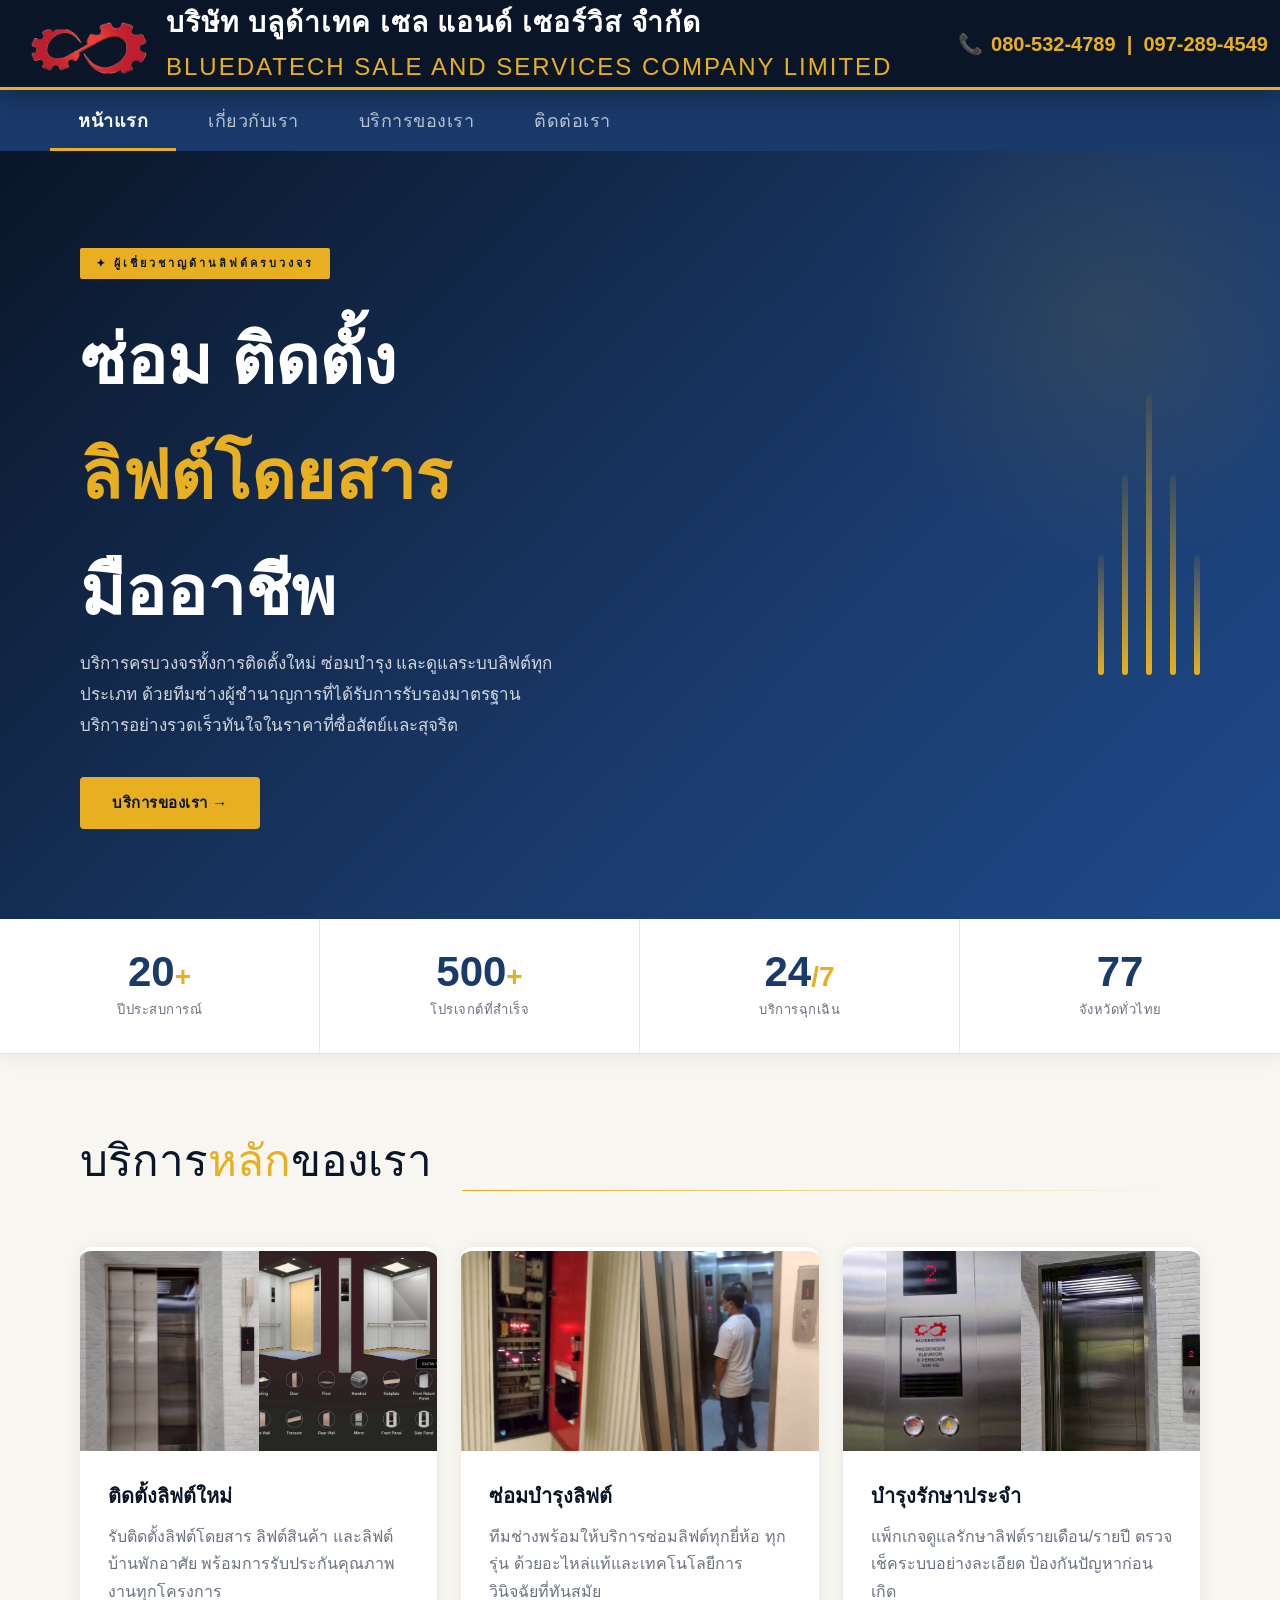
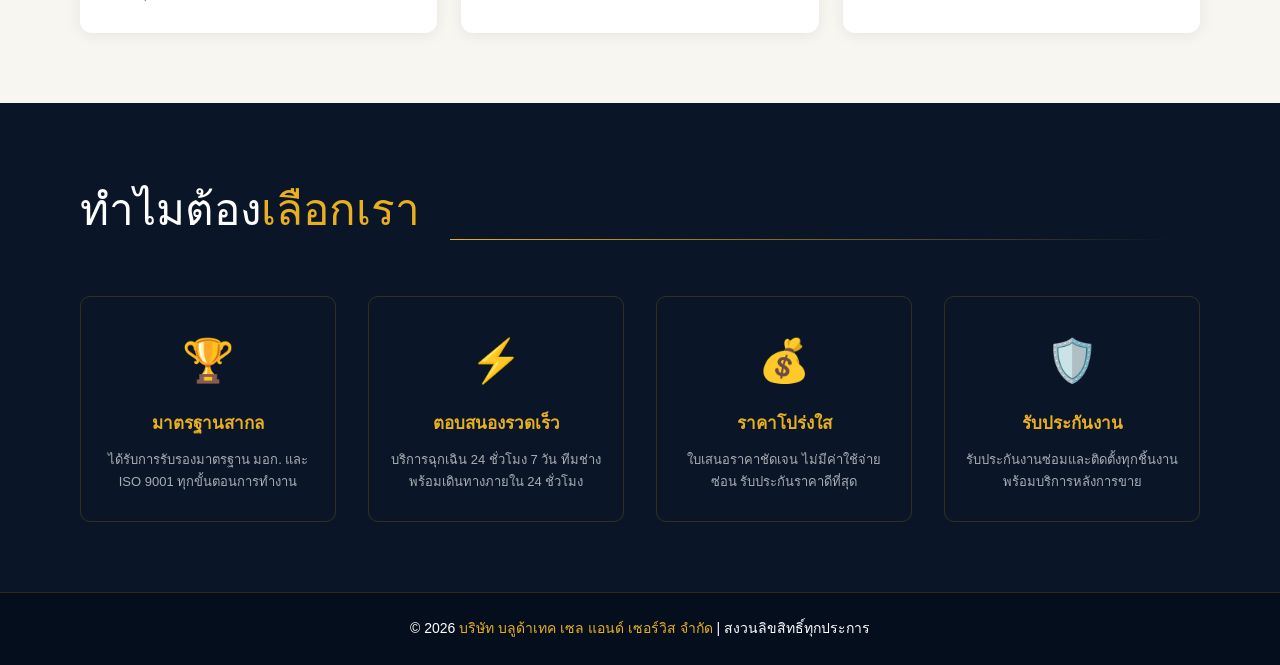
==== commit 9ae727fc: "edit phone number" ====
--- a/index.html
+++ b/index.html
@@ -3,10 +3,13 @@
 <head>
     <title>BLUEDATECH</title>
     <meta charset="UTF-8">
+    <link rel="icon" type="image/png" href="assets/logonobg.png" sizes = "48x48">
     <link rel="preconnect" href="https://fonts.googleapis.com">
+    <link rel="shortcut icon" href="assets/logonobg.png">
     <link rel="preconnect" href="https://fonts.gstatic.com" crossorigin>
-    <link rel="icon" href="assets/logo.png">
+    <meta property="og:image" content="https://bluedatech.pages.dev/assets/logo.png">
     <link rel="stylesheet" href="style.css">
+    <meta name="description" content="บริษัท บลูด้าเทค เซล แอนด์ เซอร์วิส จำกัด ให้บริการด้านลิฟต์ครบวงจร ทั้งติดตั้ง ซ่อมบำรุง และดูแลระบบลิฟต์ทุกประเภท ด้วยทีมช่างผู้เชี่ยวชาญที่ได้รับการรับรองมาตรฐาน พร้อมบริการฉุกเฉิน 24 ชั่วโมงทั่วประเทศ">
 </head>
 
 <body>
@@ -20,7 +23,7 @@
         </div>
     </div>
     <div class="header-contact">
-        <span>📞</span> 097-289-4549 &nbsp;|&nbsp; 061-426-8282
+        <span>📞</span> 080-532-4789 &nbsp;|&nbsp; 097-289-4549
     </div>
 </div>
 
@@ -293,7 +296,7 @@
                 <div class="contact-icon">📞</div>
                 <div>
                     <h4>โทรศัพท์</h4>
-                    <p>061-426-8282<br>091-289-4549 (ฉุกเฉิน 24 ชม.)</p>
+                    <p>080-532-4789<br>091-289-4549 (ฉุกเฉิน 24 ชม.)</p>
                 </div>
             </div>
 
